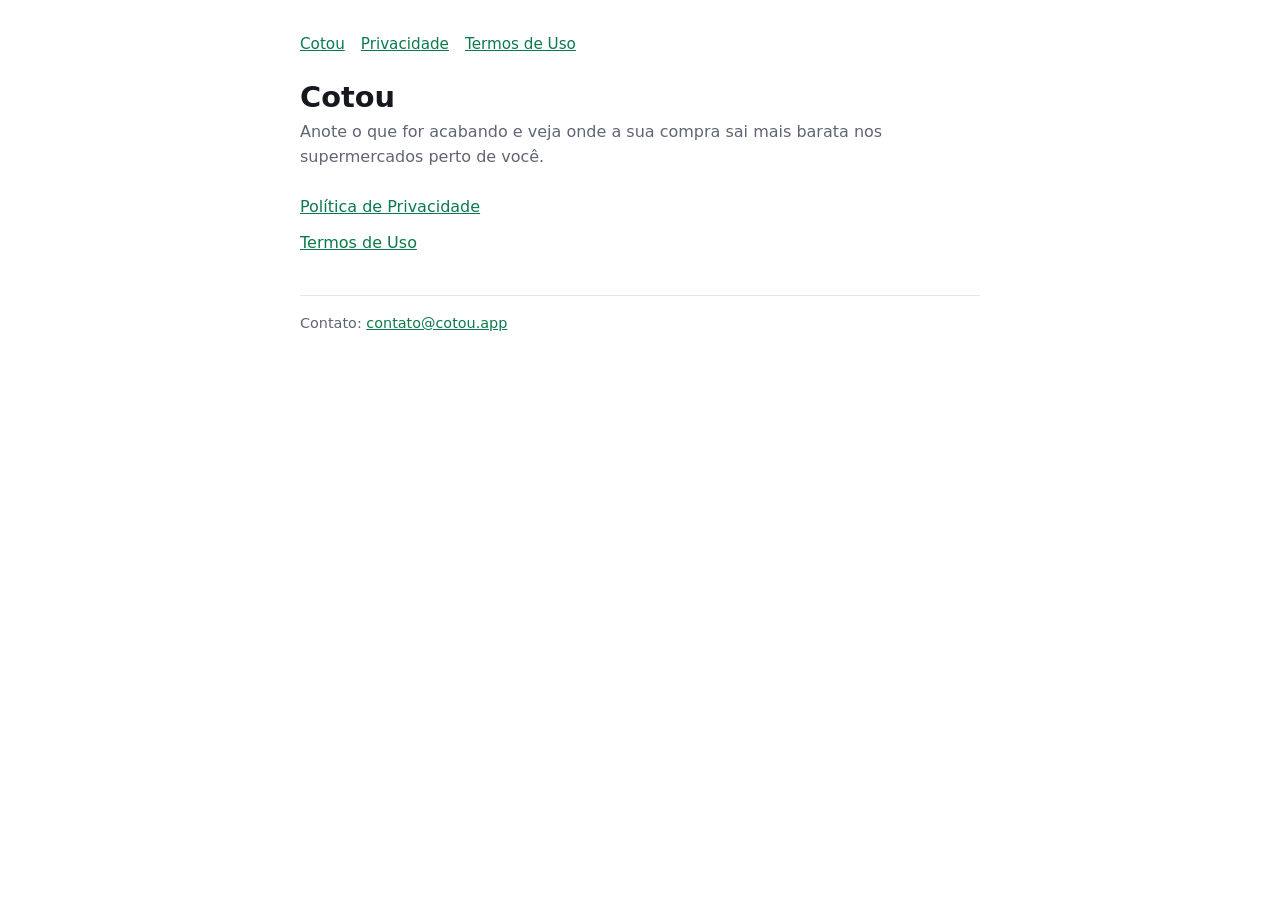
==== index.html @ d94dbb15 "Páginas públicas: início, privacidade e termos" ====
<!doctype html>
<html lang="pt-BR">
<head>
<meta charset="utf-8">
<meta name="viewport" content="width=device-width, initial-scale=1">
<title>Início · Cotou</title>
<style>
:root { --bg: #ffffff; --fg: #15181e; --muted: #5f6672; --line: #e3e6ea; --accent: #0b7a4b; color-scheme: light; }
@media (prefers-color-scheme: dark) { :root { --bg: #111417; --fg: #eef1f3; --muted: #a3abb6; --line: #2a3036; --accent: #4cc38a; color-scheme: dark; } }
* { box-sizing: border-box; }
body { margin: 0; background: var(--bg); color: var(--fg); font: 16px/1.6 system-ui, -apple-system, "Segoe UI", Roboto, sans-serif; }
main { max-width: 720px; margin: 0 auto; padding: 32px 20px 56px; }
h1 { font-size: 1.8rem; line-height: 1.2; margin: 0 0 4px; }
h2 { font-size: 1.1rem; margin: 28px 0 6px; }
p { margin: 0 0 10px; }
.sub { color: var(--muted); margin-bottom: 24px; }
a { color: var(--accent); }
nav { display: flex; gap: 16px; margin-bottom: 24px; font-size: .95rem; }
footer { margin-top: 40px; padding-top: 16px; border-top: 1px solid var(--line); color: var(--muted); font-size: .9rem; }</style>
</head>
<body><main>
<nav><a href="index.html">Cotou</a><a href="privacidade.html">Privacidade</a><a href="termos.html">Termos de Uso</a></nav>
<h1>Cotou</h1>
<p class="sub">Anote o que for acabando e veja onde a sua compra sai mais barata nos supermercados perto de você.</p>
<p><a href="privacidade.html">Política de Privacidade</a></p>
<p><a href="termos.html">Termos de Uso</a></p>
<footer>Contato: <a href="mailto:contato@cotou.app">contato@cotou.app</a></footer>
</main></body>
</html>
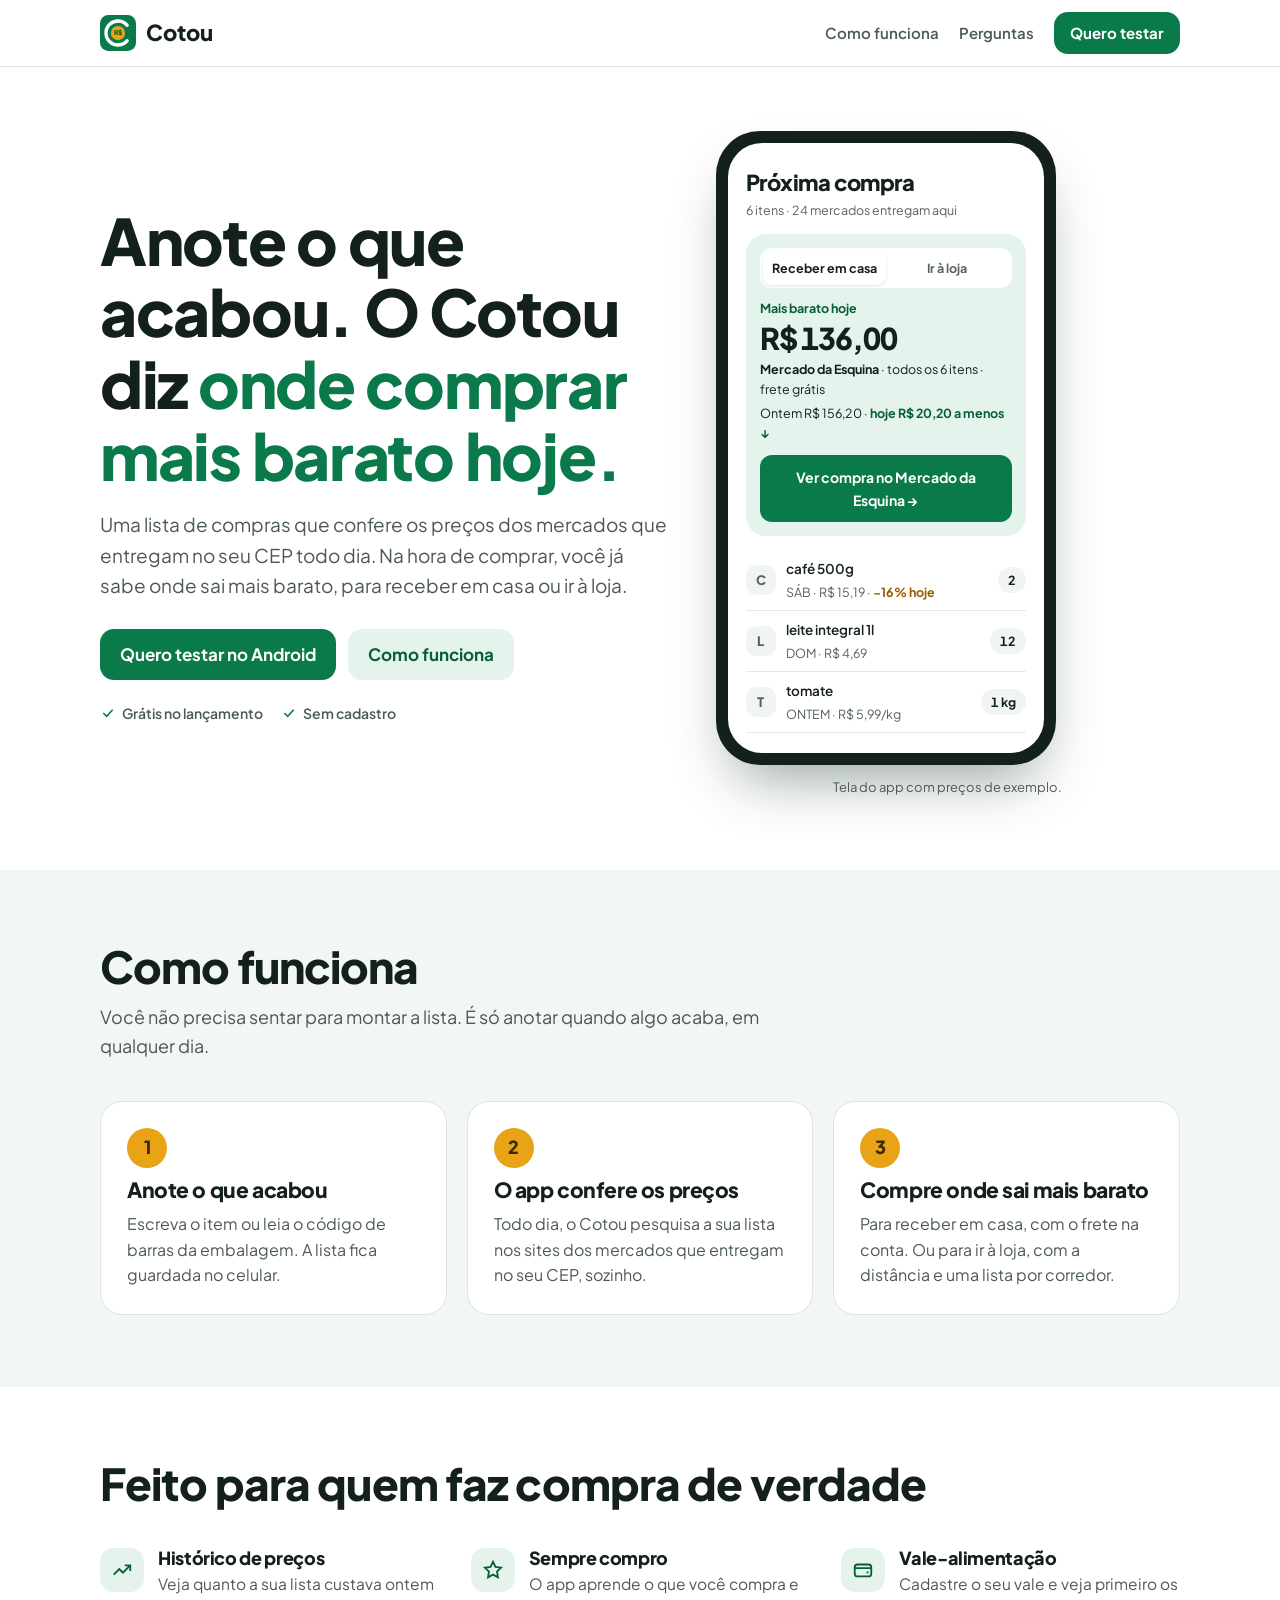
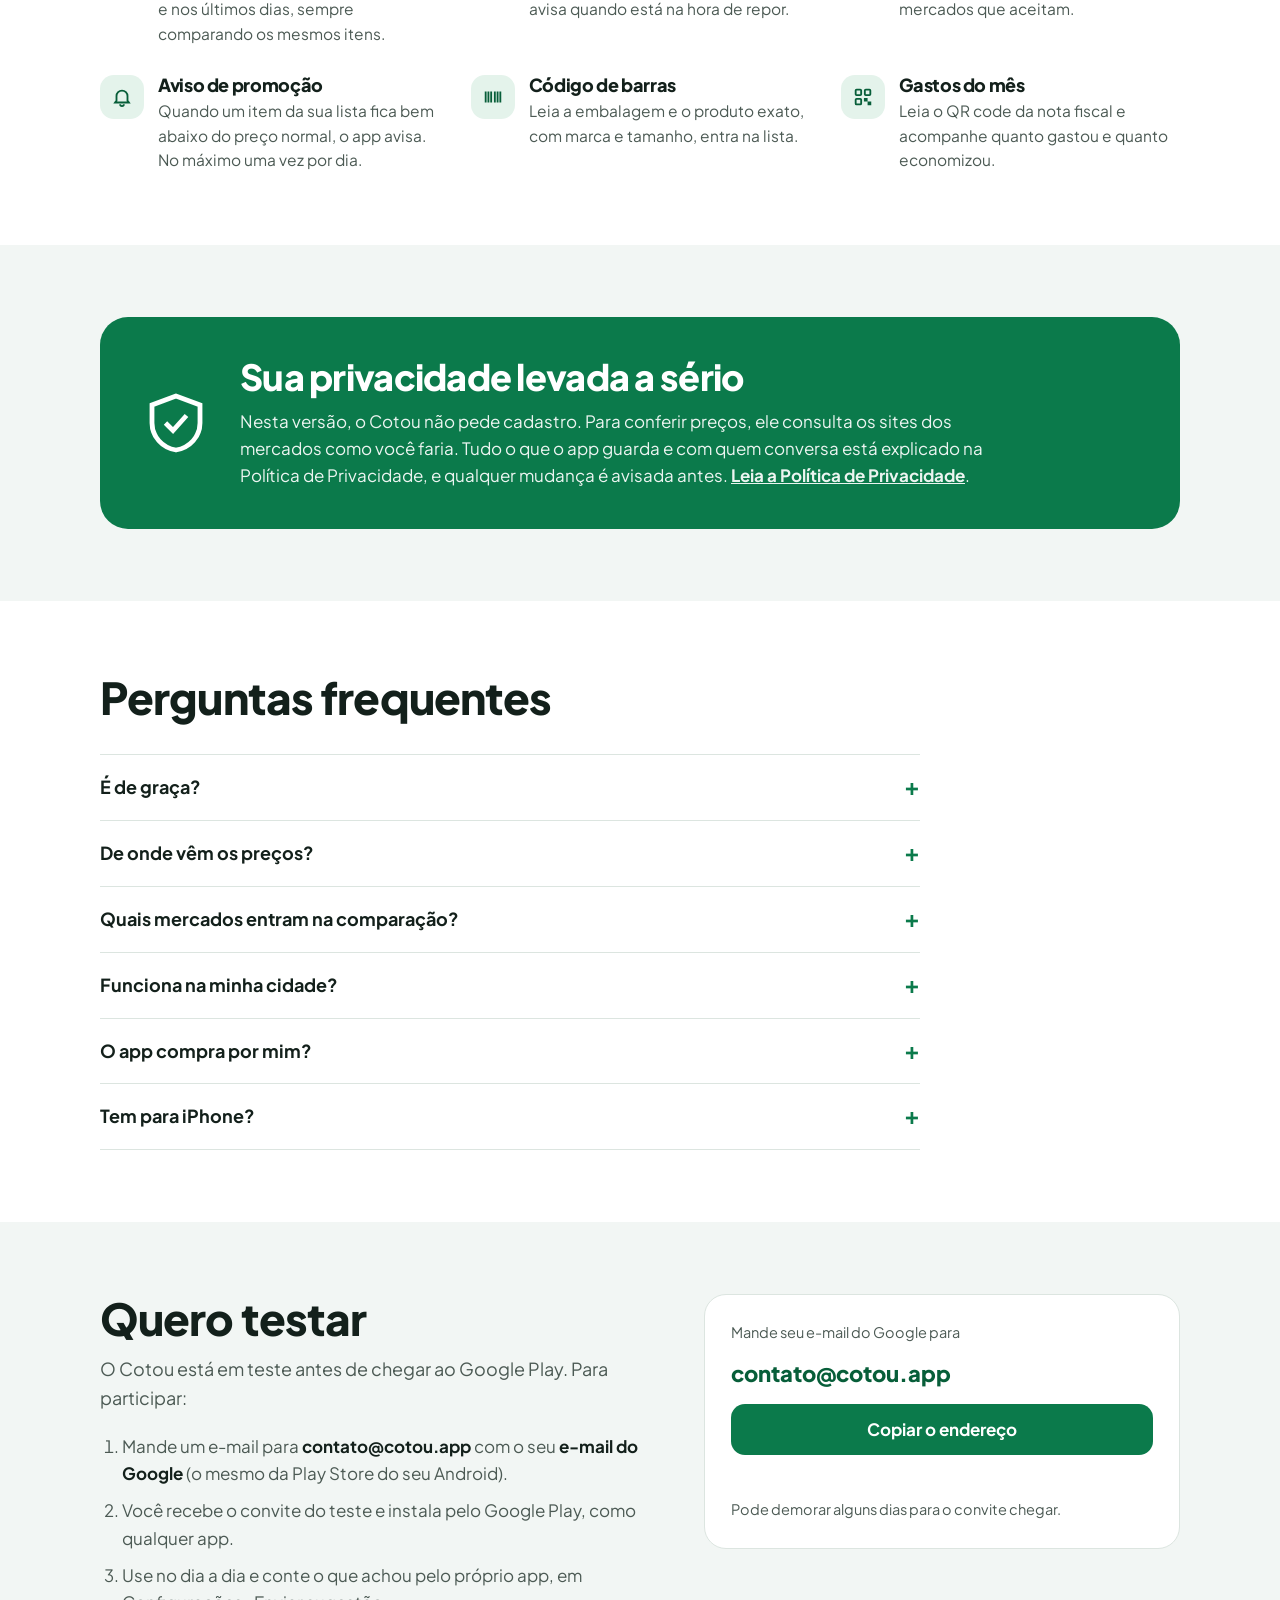
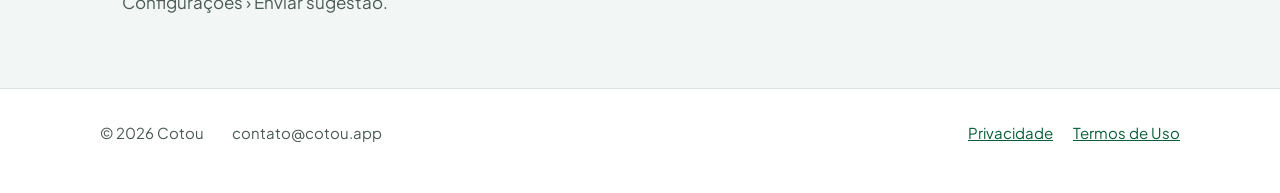
==== commit d721adcd: "Site do Cotou; Termos e Privacidade atualizados (nesta versão)" ====
--- a/index.html
+++ b/index.html
@@ -2,28 +2,315 @@
 <html lang="pt-BR">
 <head>
 <meta charset="utf-8">
-<meta name="viewport" content="width=device-width, initial-scale=1">
-<title>Início · Cotou</title>
+<meta name="viewport" content="width=device-width, initial-scale=1, viewport-fit=cover">
+<title>Cotou</title>
+<meta name="description" content="Anote o que acabou. O Cotou confere os preços todo dia e diz onde sua compra sai mais barata.">
+<link rel="preconnect" href="https://fonts.googleapis.com">
+<link rel="preconnect" href="https://fonts.gstatic.com" crossorigin>
+<link rel="stylesheet" href="https://fonts.googleapis.com/css2?family=Plus+Jakarta+Sans:wght@400;500;600;700;800&display=swap">
+<link rel="icon" href="favicon.png" type="image/png">
+<link rel="apple-touch-icon" href="icone-512.png">
+<meta property="og:title" content="Cotou">
+<meta property="og:description" content="Anote o que acabou. O Cotou confere os preços todo dia e diz onde sua compra sai mais barata.">
+<meta property="og:image" content="https://cotou.app/icone-512.png">
+<meta property="og:url" content="https://cotou.app/">
+<meta name="theme-color" content="#0B7A4B">
 <style>
-:root { --bg: #ffffff; --fg: #15181e; --muted: #5f6672; --line: #e3e6ea; --accent: #0b7a4b; color-scheme: light; }
-@media (prefers-color-scheme: dark) { :root { --bg: #111417; --fg: #eef1f3; --muted: #a3abb6; --line: #2a3036; --accent: #4cc38a; color-scheme: dark; } }
+/* Layout: uma coluna estreita no celular; no computador, a abertura vira duas colunas (texto + celular). */
+:root {
+  --bg: #FFFFFF;
+  --chao: #F2F6F4;      /* faixas alternadas */
+  --tinta: #13201B;     /* texto principal, verde quase preto */
+  --suave: #4C5A54;     /* texto secundário */
+  --linha: #DCE5E0;
+  --verde: #0B7A4B;     /* marca */
+  --verdeForte: #075E39;
+  --verdeClaro: #E4F3EB;
+  --moeda: #E8A317;     /* amarelo da moeda do ícone */
+  --sobreVerde: #FFFFFF;
+  --celular: #13201B;
+  --f: "Plus Jakarta Sans", ui-sans-serif, system-ui, -apple-system, "Segoe UI", sans-serif;
+}
+@media (prefers-color-scheme: dark) {
+  :root:not([data-theme="light"]) {
+    --bg: #0E1613; --chao: #141F1B; --tinta: #EAF2EE; --suave: #A9B8B1; --linha: #27342F;
+    --verde: #2FA36F; --verdeForte: #7FD3AA; --verdeClaro: #17302A; --moeda: #F0B43A; --sobreVerde: #06130D; --celular: #000000;
+    color-scheme: dark;
+  }
+}
+:root[data-theme="dark"] {
+  --bg: #0E1613; --chao: #141F1B; --tinta: #EAF2EE; --suave: #A9B8B1; --linha: #27342F;
+  --verde: #2FA36F; --verdeForte: #7FD3AA; --verdeClaro: #17302A; --moeda: #F0B43A; --sobreVerde: #06130D; --celular: #000000;
+  color-scheme: dark;
+}
 * { box-sizing: border-box; }
-body { margin: 0; background: var(--bg); color: var(--fg); font: 16px/1.6 system-ui, -apple-system, "Segoe UI", Roboto, sans-serif; }
-main { max-width: 720px; margin: 0 auto; padding: 32px 20px 56px; }
-h1 { font-size: 1.8rem; line-height: 1.2; margin: 0 0 4px; }
-h2 { font-size: 1.1rem; margin: 28px 0 6px; }
-p { margin: 0 0 10px; }
-.sub { color: var(--muted); margin-bottom: 24px; }
-a { color: var(--accent); }
-nav { display: flex; gap: 16px; margin-bottom: 24px; font-size: .95rem; }
-footer { margin-top: 40px; padding-top: 16px; border-top: 1px solid var(--line); color: var(--muted); font-size: .9rem; }</style>
+html, body { margin: 0; }
+img { max-width: 100%; }
+body { background: var(--bg); color: var(--tinta); font-family: var(--f); font-size: 17px; line-height: 1.6; -webkit-font-smoothing: antialiased; }
+a { color: var(--verdeForte); }
+a:focus-visible, button:focus-visible, summary:focus-visible { outline: 3px solid var(--moeda); outline-offset: 3px; border-radius: 6px; }
+.miolo { max-width: 1120px; margin: 0 auto; padding-inline: 20px; }
+h1, h2, h3 { line-height: 1.12; letter-spacing: -0.02em; text-wrap: balance; margin: 0; }
+p { margin: 0; }
+
+/* topo */
+.topo { position: sticky; top: env(safe-area-inset-top, 0px); z-index: 5; background: color-mix(in srgb, var(--bg) 92%, transparent); backdrop-filter: blur(8px); border-bottom: 1px solid var(--linha); }
+.topo .miolo { display: flex; align-items: center; gap: 16px; padding-block: 12px; }
+.marca { display: flex; align-items: center; gap: 10px; font-weight: 800; font-size: 22px; color: var(--tinta); text-decoration: none; }
+.marca svg { width: 36px; height: 36px; flex-shrink: 0; }
+.topo nav { margin-left: auto; display: flex; gap: 20px; align-items: center; font-size: 15px; font-weight: 600; }
+.topo nav a { color: var(--suave); text-decoration: none; }
+.topo nav a.botao { color: var(--sobreVerde); }
+@media (max-width: 640px) { .topo nav a:not(.botao) { display: none; } }
+.botao { display: inline-flex; align-items: center; justify-content: center; gap: 8px; background: var(--verde); color: var(--sobreVerde); font-weight: 700; text-decoration: none; border-radius: 14px; padding: 12px 20px; border: 0; font: inherit; font-weight: 700; cursor: pointer; }
+.botao:hover { background: var(--verdeForte); }
+.botao.leve { background: var(--verdeClaro); color: var(--verdeForte); }
+.topo .botao { padding: 9px 16px; font-size: 15px; }
+
+/* abertura */
+.abertura .miolo { display: grid; grid-template-columns: minmax(0, 1.1fr) minmax(0, 0.9fr); gap: 48px; align-items: center; padding-block: 64px 72px; }
+@media (max-width: 860px) { .abertura .miolo { grid-template-columns: minmax(0, 1fr); padding-block: 36px 48px; gap: 36px; } }
+.abertura h1 { font-size: clamp(38px, 6vw, 64px); font-weight: 800; }
+.abertura h1 em { font-style: normal; color: var(--verde); }
+.abertura .sub { margin-top: 18px; font-size: 19px; color: var(--suave); max-width: 34em; }
+.acoes { display: flex; flex-wrap: wrap; gap: 12px; margin-top: 28px; }
+.selos { display: flex; flex-wrap: wrap; gap: 8px 18px; margin-top: 22px; font-size: 14px; font-weight: 600; color: var(--suave); }
+.selos span { display: inline-flex; gap: 6px; align-items: center; }
+.selos svg { width: 16px; height: 16px; color: var(--verde); }
+
+/* celular de exemplo (feito em HTML, preços de exemplo) */
+.celular { justify-self: center; width: min(340px, 100%); background: var(--celular); border-radius: 44px; padding: 12px; box-shadow: 0 30px 60px -20px rgba(7, 40, 26, 0.45); }
+.tela { background: #FFFFFF; color: #13201B; border-radius: 34px; padding: 22px 18px 20px; display: flex; flex-direction: column; gap: 14px; font-size: 14px; }
+.tela .titulo { font-size: 22px; font-weight: 800; letter-spacing: -0.02em; }
+.tela .det { color: #56635D; font-size: 12.5px; }
+.cartao { background: #E4F3EB; border-radius: 20px; padding: 14px; display: flex; flex-direction: column; gap: 4px; }
+.segmento { display: grid; grid-template-columns: 1fr 1fr; background: #FFFFFF; border-radius: 12px; padding: 3px; font-size: 12.5px; font-weight: 700; text-align: center; margin-bottom: 6px; }
+.segmento span { padding: 7px 0; border-radius: 9px; color: #56635D; }
+.segmento span.on { background: #FFFFFF; color: #13201B; box-shadow: 0 1px 3px rgba(0,0,0,.12); }
+.cartao .rot { color: #075E39; font-weight: 700; font-size: 12.5px; }
+.cartao .valor { font-size: 30px; font-weight: 800; letter-spacing: -0.03em; font-variant-numeric: tabular-nums; line-height: 1.1; }
+.cartao .comp { font-size: 12.5px; }
+.cartao .comp b { color: #075E39; }
+.cartao .btn { background: #0B7A4B; color: #FFFFFF; border-radius: 12px; padding: 11px; text-align: center; font-weight: 700; margin-top: 8px; }
+.item { display: flex; align-items: center; gap: 10px; padding: 8px 0; border-bottom: 1px solid #E3EAE6; }
+.item .letra { width: 30px; height: 30px; border-radius: 10px; background: #F0F4F2; display: grid; place-items: center; font-weight: 800; color: #56635D; font-size: 13px; flex-shrink: 0; }
+.item .tx { flex: 1; min-width: 0; }
+.item .tx b { display: block; font-weight: 600; font-size: 13.5px; }
+.item .promo { color: #9A5A00; font-weight: 700; }
+.item .qtd { font-weight: 700; font-variant-numeric: tabular-nums; background: #F0F4F2; border-radius: 999px; padding: 3px 10px; font-size: 12.5px; }
+.legenda-exemplo { text-align: center; font-size: 13px; color: var(--suave); margin-top: 12px; }
+
+/* faixas */
+.faixa { padding-block: 72px; }
+.faixa.cor { background: var(--chao); }
+.faixa h2 { font-size: clamp(30px, 4.4vw, 44px); font-weight: 800; }
+.faixa .intro { margin-top: 12px; color: var(--suave); font-size: 18px; max-width: 40em; }
+
+.passos { list-style: none; padding: 0; margin: 40px 0 0; display: grid; grid-template-columns: repeat(3, minmax(0, 1fr)); gap: 20px; counter-reset: passo; }
+@media (max-width: 860px) { .passos { grid-template-columns: minmax(0, 1fr); } }
+.passos li { background: var(--bg); border: 1px solid var(--linha); border-radius: 22px; padding: 26px; display: flex; flex-direction: column; gap: 10px; counter-increment: passo; }
+.passos li::before { content: counter(passo); width: 40px; height: 40px; border-radius: 50%; background: var(--moeda); color: #3D2800; font-weight: 800; display: grid; place-items: center; font-size: 18px; }
+.passos h3 { font-size: 21px; font-weight: 800; }
+.passos p { color: var(--suave); font-size: 16px; }
+
+.recursos { margin-top: 40px; display: grid; grid-template-columns: repeat(3, minmax(0, 1fr)); gap: 28px 32px; }
+@media (max-width: 860px) { .recursos { grid-template-columns: repeat(2, minmax(0, 1fr)); } }
+@media (max-width: 520px) { .recursos { grid-template-columns: minmax(0, 1fr); } }
+.recurso { display: flex; gap: 14px; align-items: flex-start; }
+.recurso .ic { width: 44px; height: 44px; border-radius: 14px; background: var(--verdeClaro); color: var(--verdeForte); display: grid; place-items: center; flex-shrink: 0; }
+.recurso .ic svg { width: 22px; height: 22px; }
+.recurso h3 { font-size: 18px; font-weight: 800; }
+.recurso p { color: var(--suave); font-size: 15.5px; margin-top: 4px; }
+
+.privacidade { display: grid; grid-template-columns: auto minmax(0, 1fr); gap: 28px; align-items: center; background: var(--verde); color: var(--sobreVerde); border-radius: 28px; padding: 40px; }
+@media (max-width: 640px) { .privacidade { grid-template-columns: minmax(0, 1fr); padding: 28px; } }
+.privacidade svg { width: 72px; height: 72px; }
+.privacidade h2 { font-size: clamp(26px, 3.6vw, 36px); }
+.privacidade p { margin-top: 10px; font-size: 17px; opacity: 0.92; max-width: 44em; }
+.privacidade a { color: var(--sobreVerde); font-weight: 700; }
+
+.perguntas { margin-top: 32px; border-top: 1px solid var(--linha); max-width: 820px; }
+.perguntas details { border-bottom: 1px solid var(--linha); }
+.perguntas summary { cursor: pointer; list-style: none; padding: 18px 0; font-weight: 700; font-size: 18px; display: flex; justify-content: space-between; gap: 16px; }
+.perguntas summary::-webkit-details-marker { display: none; }
+.perguntas summary::after { content: "+"; color: var(--verde); font-size: 24px; line-height: 1; }
+.perguntas details[open] summary::after { content: "−"; }
+.perguntas details p { padding-bottom: 18px; color: var(--suave); max-width: 46em; }
+
+.testar { display: grid; grid-template-columns: minmax(0, 1.2fr) minmax(0, 1fr); gap: 32px; align-items: start; }
+@media (max-width: 860px) { .testar { grid-template-columns: minmax(0, 1fr); } }
+.testar ol { margin: 20px 0 0; padding-left: 22px; display: flex; flex-direction: column; gap: 10px; color: var(--suave); }
+.testar ol b { color: var(--tinta); }
+.caixa-email { background: var(--bg); border: 1px solid var(--linha); border-radius: 22px; padding: 26px; display: flex; flex-direction: column; gap: 12px; }
+.caixa-email .email { font-size: 22px; font-weight: 800; color: var(--verdeForte); word-break: break-all; user-select: all; }
+.caixa-email .det { color: var(--suave); font-size: 14.5px; }
+#copiado { font-size: 14px; font-weight: 700; color: var(--verdeForte); min-height: 1.4em; }
+
+.rodape { border-top: 1px solid var(--linha); padding-block: 32px 48px; font-size: 15px; color: var(--suave); }
+.rodape .miolo { display: flex; flex-wrap: wrap; gap: 12px 28px; align-items: center; }
+.rodape nav { display: flex; flex-wrap: wrap; gap: 8px 20px; margin-left: auto; }
+@media (prefers-reduced-motion: reduce) { * { scroll-behavior: auto !important; } }
+html { scroll-behavior: smooth; }
+section[id] { scroll-margin-top: 80px; }
+</style>
 </head>
-<body><main>
-<nav><a href="index.html">Cotou</a><a href="privacidade.html">Privacidade</a><a href="termos.html">Termos de Uso</a></nav>
-<h1>Cotou</h1>
-<p class="sub">Anote o que for acabando e veja onde a sua compra sai mais barata nos supermercados perto de você.</p>
-<p><a href="privacidade.html">Política de Privacidade</a></p>
-<p><a href="termos.html">Termos de Uso</a></p>
-<footer>Contato: <a href="mailto:contato@cotou.app">contato@cotou.app</a></footer>
-</main></body>
+<body>
+<header class="topo">
+  <div class="miolo">
+    <a class="marca" href="#inicio" aria-label="Cotou, início">
+      <svg viewBox="0 0 192 192" aria-hidden="true"><rect width="192" height="192" rx="44" fill="#0B7A4B"></rect><path d="M145 55 A64 64 0 1 0 145 137" stroke="#FFFFFF" stroke-width="18" stroke-linecap="round" fill="none"></path><circle cx="96" cy="96" r="38" fill="#E8A317"></circle><text x="96" y="108" text-anchor="middle" font-family="Plus Jakarta Sans, sans-serif" font-weight="800" font-size="35" fill="#075E39">R$</text></svg>
+      Cotou
+    </a>
+    <nav aria-label="Seções">
+      <a href="#como-funciona">Como funciona</a>
+      <a href="#perguntas">Perguntas</a>
+      <a class="botao" href="#testar">Quero testar</a>
+    </nav>
+  </div>
+</header>
+
+<main id="inicio">
+  <section class="abertura">
+    <div class="miolo">
+      <div>
+        <h1>Anote o que acabou. O Cotou diz <em>onde comprar mais barato hoje.</em></h1>
+        <p class="sub">Uma lista de compras que confere os preços dos mercados que entregam no seu CEP todo dia. Na hora de comprar, você já sabe onde sai mais barato, para receber em casa ou ir à loja.</p>
+        <div class="acoes">
+          <a class="botao" href="#testar">Quero testar no Android</a>
+          <a class="botao leve" href="#como-funciona">Como funciona</a>
+        </div>
+        <div class="selos">
+          <span><svg viewBox="0 0 24 24" fill="none" stroke="currentColor" stroke-width="2.4" aria-hidden="true"><path d="m5 12 5 5 9-10"/></svg>Grátis no lançamento</span>
+          <span><svg viewBox="0 0 24 24" fill="none" stroke="currentColor" stroke-width="2.4" aria-hidden="true"><path d="m5 12 5 5 9-10"/></svg>Sem cadastro</span>
+        </div>
+      </div>
+      <div>
+        <div class="celular" role="img" aria-label="Tela do app de exemplo: lista com 6 itens, mais barato hoje R$ 136,00, R$ 20,20 a menos que ontem">
+          <div class="tela" aria-hidden="true">
+            <div><div class="titulo">Próxima compra</div><div class="det">6 itens · 24 mercados entregam aqui</div></div>
+            <div class="cartao">
+              <div class="segmento"><span class="on">Receber em casa</span><span>Ir à loja</span></div>
+              <span class="rot">Mais barato hoje</span>
+              <span class="valor">R$ 136,00</span>
+              <span class="det" style="color:#13201B"><b>Mercado da Esquina</b> · todos os 6 itens · frete grátis</span>
+              <span class="comp">Ontem R$ 156,20 · <b>hoje R$ 20,20 a menos ↓</b></span>
+              <span class="btn">Ver compra no Mercado da Esquina →</span>
+            </div>
+            <div>
+              <div class="item"><span class="letra">C</span><span class="tx"><b>café 500g</b><span class="det">SÁB · R$ 15,19 · <span class="promo">−16% hoje</span></span></span><span class="qtd">2</span></div>
+              <div class="item"><span class="letra">L</span><span class="tx"><b>leite integral 1l</b><span class="det">DOM · R$ 4,69</span></span><span class="qtd">12</span></div>
+              <div class="item"><span class="letra">T</span><span class="tx"><b>tomate</b><span class="det">ONTEM · R$ 5,99/kg</span></span><span class="qtd">1 kg</span></div>
+            </div>
+          </div>
+        </div>
+        <p class="legenda-exemplo">Tela do app com preços de exemplo.</p>
+      </div>
+    </div>
+  </section>
+
+  <section class="faixa cor" id="como-funciona">
+    <div class="miolo">
+      <h2>Como funciona</h2>
+      <p class="intro">Você não precisa sentar para montar a lista. É só anotar quando algo acaba, em qualquer dia.</p>
+      <ol class="passos">
+        <li><h3>Anote o que acabou</h3><p>Escreva o item ou leia o código de barras da embalagem. A lista fica guardada no celular.</p></li>
+        <li><h3>O app confere os preços</h3><p>Todo dia, o Cotou pesquisa a sua lista nos sites dos mercados que entregam no seu CEP, sozinho.</p></li>
+        <li><h3>Compre onde sai mais barato</h3><p>Para receber em casa, com o frete na conta. Ou para ir à loja, com a distância e uma lista por corredor.</p></li>
+      </ol>
+    </div>
+  </section>
+
+  <section class="faixa">
+    <div class="miolo">
+      <h2>Feito para quem faz compra de verdade</h2>
+      <div class="recursos">
+        <div class="recurso"><span class="ic"><svg viewBox="0 0 24 24" fill="none" stroke="currentColor" stroke-width="2" aria-hidden="true"><path d="m3 17 6-6 4 4 8-8M15 7h6v6"/></svg></span><div><h3>Histórico de preços</h3><p>Veja quanto a sua lista custava ontem e nos últimos dias, sempre comparando os mesmos itens.</p></div></div>
+        <div class="recurso"><span class="ic"><svg viewBox="0 0 24 24" fill="none" stroke="currentColor" stroke-width="2" aria-hidden="true"><path d="m12 3 2.7 5.6 6.1.9-4.4 4.3 1 6.1L12 17l-5.4 2.9 1-6.1-4.4-4.3 6.1-.9z"/></svg></span><div><h3>Sempre compro</h3><p>O app aprende o que você compra e avisa quando está na hora de repor.</p></div></div>
+        <div class="recurso"><span class="ic"><svg viewBox="0 0 24 24" fill="none" stroke="currentColor" stroke-width="2" aria-hidden="true"><rect x="3" y="6" width="18" height="13" rx="3"/><path d="M3 10h18M16 14.5h2"/></svg></span><div><h3>Vale-alimentação</h3><p>Cadastre o seu vale e veja primeiro os mercados que aceitam.</p></div></div>
+        <div class="recurso"><span class="ic"><svg viewBox="0 0 24 24" fill="none" stroke="currentColor" stroke-width="2" aria-hidden="true"><path d="M6 16V11a6 6 0 1 1 12 0v5l1.5 2h-15zM10 20a2 2 0 0 0 4 0"/></svg></span><div><h3>Aviso de promoção</h3><p>Quando um item da sua lista fica bem abaixo do preço normal, o app avisa. No máximo uma vez por dia.</p></div></div>
+        <div class="recurso"><span class="ic"><svg viewBox="0 0 24 24" fill="none" stroke="currentColor" stroke-width="2" aria-hidden="true"><path d="M4 6v12M7 6v12M10 6v12M14 6v12M17 6v12M20 6v12"/></svg></span><div><h3>Código de barras</h3><p>Leia a embalagem e o produto exato, com marca e tamanho, entra na lista.</p></div></div>
+        <div class="recurso"><span class="ic"><svg viewBox="0 0 24 24" fill="none" stroke="currentColor" stroke-width="2" aria-hidden="true"><rect x="4" y="4" width="6" height="6" rx="1"/><rect x="14" y="4" width="6" height="6" rx="1"/><rect x="4" y="14" width="6" height="6" rx="1"/><path d="M14 14h2v2h-2zM18 18h2v2h-2z"/></svg></span><div><h3>Gastos do mês</h3><p>Leia o QR code da nota fiscal e acompanhe quanto gastou e quanto economizou.</p></div></div>
+      </div>
+    </div>
+  </section>
+
+  <section class="faixa cor">
+    <div class="miolo">
+      <div class="privacidade">
+        <svg viewBox="0 0 24 24" fill="none" stroke="currentColor" stroke-width="1.6" aria-hidden="true"><path d="M12 3 4 6v6c0 4.5 3.4 8.3 8 9 4.6-.7 8-4.5 8-9V6z"/><path d="m8.5 12 2.5 2.5 4.5-5"/></svg>
+        <div>
+          <h2>Sua privacidade levada a sério</h2>
+          <p>Nesta versão, o Cotou não pede cadastro. Para conferir preços, ele consulta os sites dos mercados como você faria. Tudo o que o app guarda e com quem conversa está explicado na Política de Privacidade, e qualquer mudança é avisada antes. <a href="https://cotou.app/privacidade.html">Leia a Política de Privacidade</a>.</p>
+        </div>
+      </div>
+    </div>
+  </section>
+
+  <section class="faixa" id="perguntas">
+    <div class="miolo">
+      <h2>Perguntas frequentes</h2>
+      <div class="perguntas">
+        <details><summary>É de graça?</summary><p>Sim, nesta fase de lançamento o Cotou é gratuito e não pede cadastro. Se no futuro surgirem recursos pagos ou que precisem de conta, você vai ser avisado com antecedência pelo próprio app.</p></details>
+        <details><summary>De onde vêm os preços?</summary><p>Dos sites dos mercados que entregam no seu CEP, no momento da consulta. Os preços podem mudar ao longo do dia e, na loja física, podem ser diferentes dos do site.</p></details>
+        <details><summary>Quais mercados entram na comparação?</summary><p>As redes e os mercados do bairro que vendem pela internet e entregam no seu CEP. Você escolhe quais quer usar nas configurações.</p></details>
+        <details><summary>Funciona na minha cidade?</summary><p>Funciona em todo o Brasil onde houver mercados que vendem pela internet e entregam no seu CEP. Hoje são 28 redes de supermercado e cerca de 185 mercados de bairro em 18 estados, com mais opções nas capitais e grandes cidades. É só informar o seu CEP para ver quantos mercados entregam aí.</p></details>
+        <details><summary>O app compra por mim?</summary><p>Não. O Cotou compara. A compra é feita direto com o mercado, no site ou na loja, como você já faz.</p></details>
+        <details><summary>Tem para iPhone?</summary><p>Por enquanto, só para Android.</p></details>
+      </div>
+    </div>
+  </section>
+
+  <section class="faixa cor" id="testar">
+    <div class="miolo testar">
+      <div>
+        <h2>Quero testar</h2>
+        <p class="intro">O Cotou está em teste antes de chegar ao Google Play. Para participar:</p>
+        <ol>
+          <li>Mande um e-mail para <b>contato@cotou.app</b> com o seu <b>e-mail do Google</b> (o mesmo da Play Store do seu Android).</li>
+          <li>Você recebe o convite do teste e instala pelo Google Play, como qualquer app.</li>
+          <li>Use no dia a dia e conte o que achou pelo próprio app, em Configurações › Enviar sugestão.</li>
+        </ol>
+      </div>
+      <div class="caixa-email">
+        <span class="det">Mande seu e-mail do Google para</span>
+        <span class="email" id="emailTeste">contato@cotou.app</span>
+        <button class="botao" type="button" id="copiar">Copiar o endereço</button>
+        <span id="copiado" role="status"></span>
+        <span class="det">Pode demorar alguns dias para o convite chegar.</span>
+      </div>
+    </div>
+  </section>
+</main>
+
+<footer class="rodape">
+  <div class="miolo">
+    <span>© 2026 Cotou</span>
+    <span>contato@cotou.app</span>
+    <nav aria-label="Documentos">
+      <a href="https://cotou.app/privacidade.html">Privacidade</a>
+      <a href="https://cotou.app/termos.html">Termos de Uso</a>
+    </nav>
+  </div>
+</footer>
+
+<script>
+document.getElementById("copiar").addEventListener("click", () => {
+  const aviso = document.getElementById("copiado");
+  const email = document.getElementById("emailTeste");
+  const selecionar = () => {
+    const r = document.createRange();
+    r.selectNodeContents(email);
+    const s = window.getSelection();
+    s.removeAllRanges();
+    s.addRange(r);
+    aviso.textContent = "Endereço selecionado. Copie com o menu do celular.";
+  };
+  try {
+    navigator.clipboard.writeText("contato@cotou.app").then(() => { aviso.textContent = "Endereço copiado."; }, selecionar);
+  } catch (e) {
+    selecionar();
+  }
+});
+</script>
+</body>
 </html>
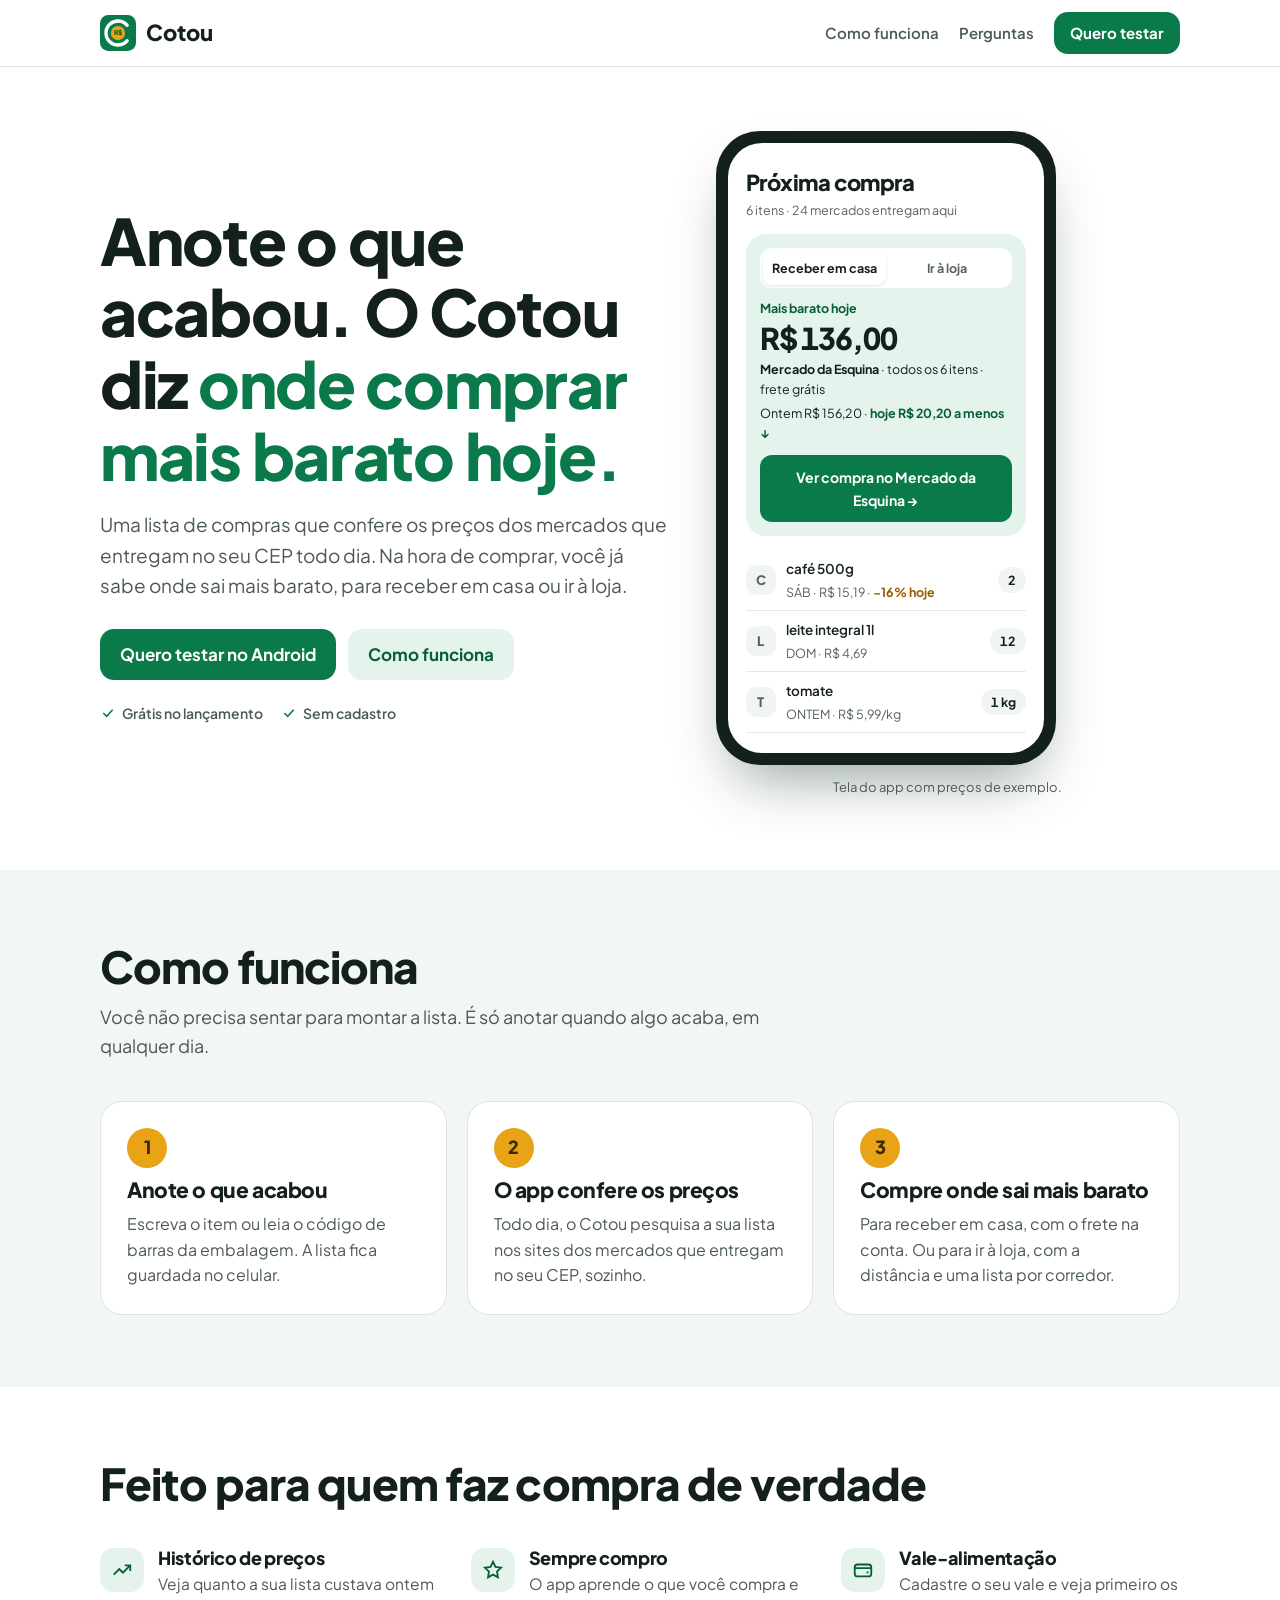
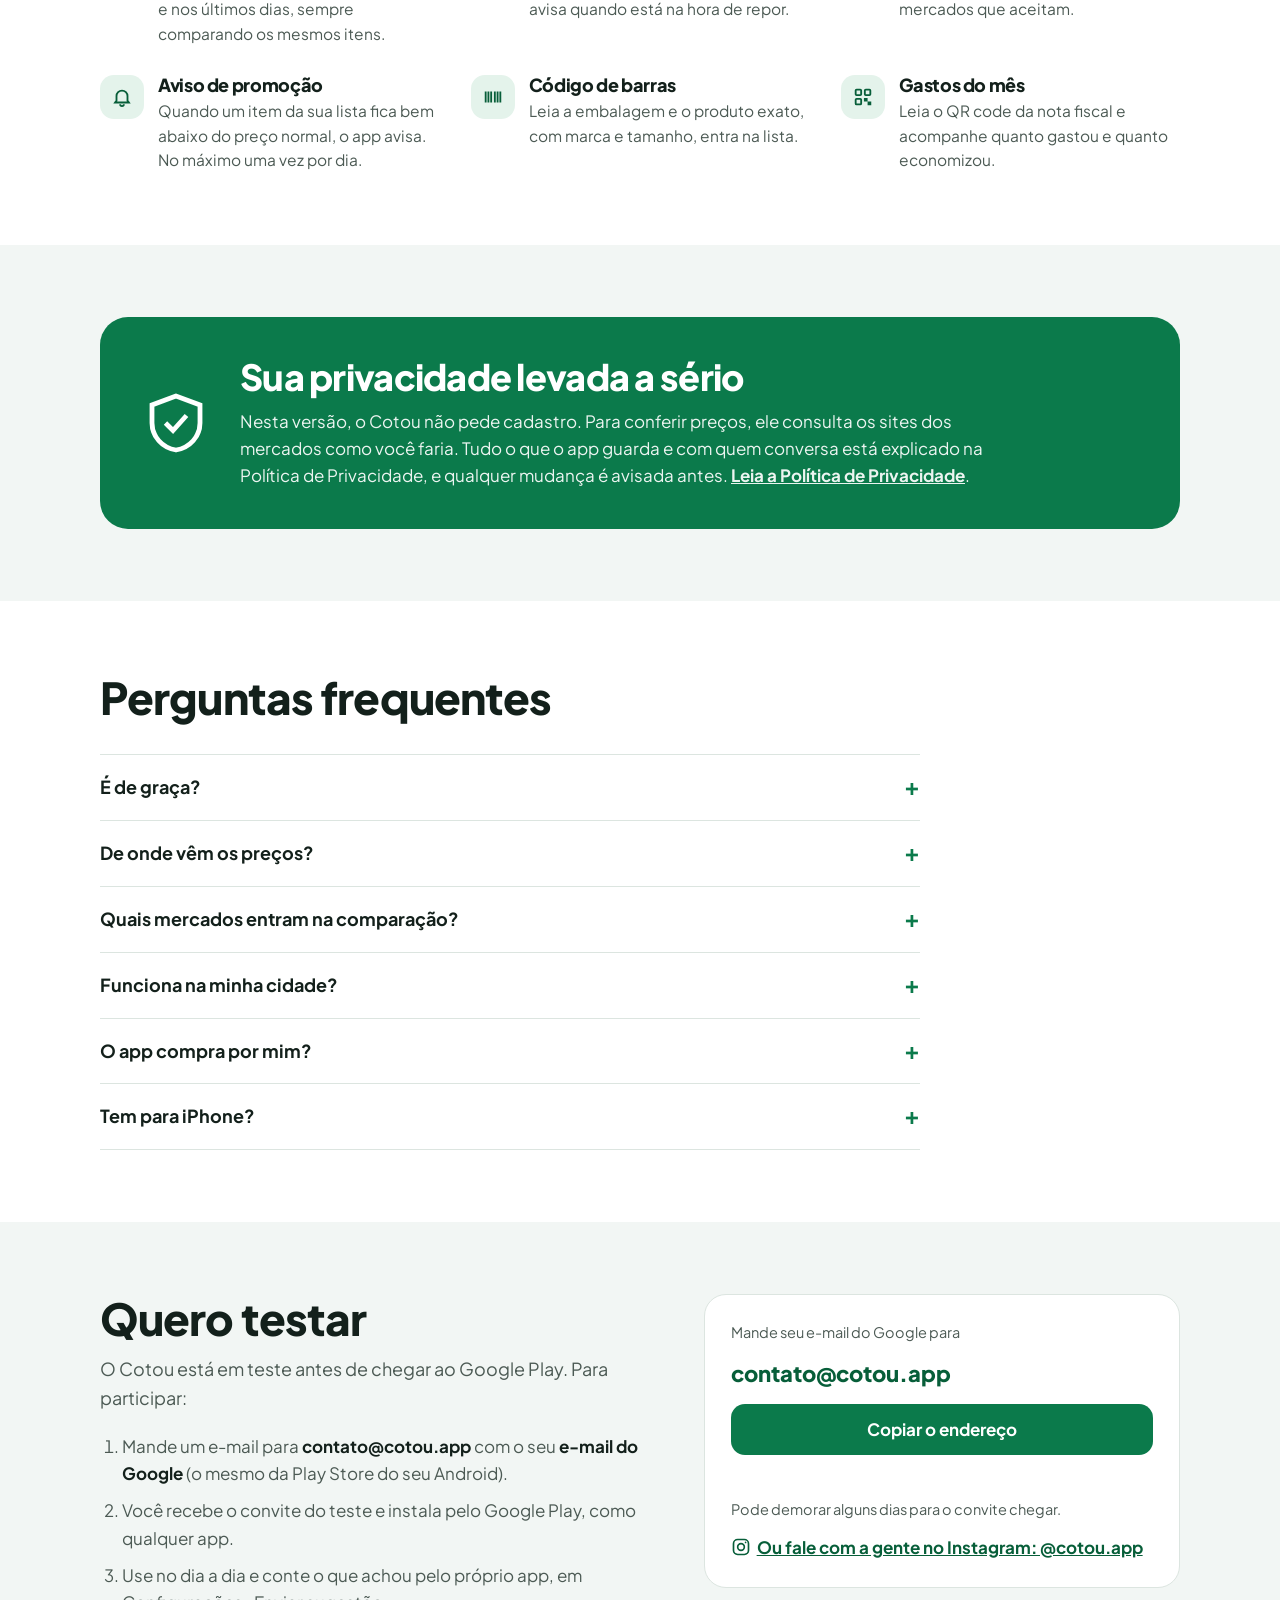
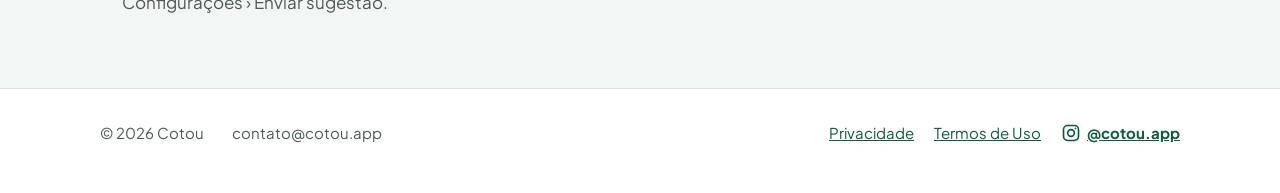
==== commit 9c04f27b: "Link do Instagram @cotou.app no site" ====
--- a/index.html
+++ b/index.html
@@ -144,6 +144,7 @@
 .caixa-email { background: var(--bg); border: 1px solid var(--linha); border-radius: 22px; padding: 26px; display: flex; flex-direction: column; gap: 12px; }
 .caixa-email .email { font-size: 22px; font-weight: 800; color: var(--verdeForte); word-break: break-all; user-select: all; }
 .caixa-email .det { color: var(--suave); font-size: 14.5px; }
+.insta { display: inline-flex; align-items: center; gap: 6px; font-weight: 700; }
 #copiado { font-size: 14px; font-weight: 700; color: var(--verdeForte); min-height: 1.4em; }
 
 .rodape { border-top: 1px solid var(--linha); padding-block: 32px 48px; font-size: 15px; color: var(--suave); }
@@ -277,6 +278,7 @@
         <button class="botao" type="button" id="copiar">Copiar o endereço</button>
         <span id="copiado" role="status"></span>
         <span class="det">Pode demorar alguns dias para o convite chegar.</span>
+        <a class="insta" href="https://www.instagram.com/cotou.app/"><svg viewBox="0 0 24 24" width="20" height="20" fill="none" stroke="currentColor" stroke-width="2" aria-hidden="true"><rect x="3" y="3" width="18" height="18" rx="5"/><circle cx="12" cy="12" r="4"/><circle cx="17.5" cy="6.5" r="1" fill="currentColor" stroke="none"/></svg>Ou fale com a gente no Instagram: @cotou.app</a>
       </div>
     </div>
   </section>
@@ -289,6 +291,7 @@
     <nav aria-label="Documentos">
       <a href="https://cotou.app/privacidade.html">Privacidade</a>
       <a href="https://cotou.app/termos.html">Termos de Uso</a>
+      <a class="insta" href="https://www.instagram.com/cotou.app/" aria-label="Cotou no Instagram, @cotou.app"><svg viewBox="0 0 24 24" width="20" height="20" fill="none" stroke="currentColor" stroke-width="2" aria-hidden="true"><rect x="3" y="3" width="18" height="18" rx="5"/><circle cx="12" cy="12" r="4"/><circle cx="17.5" cy="6.5" r="1" fill="currentColor" stroke="none"/></svg>@cotou.app</a>
     </nav>
   </div>
 </footer>
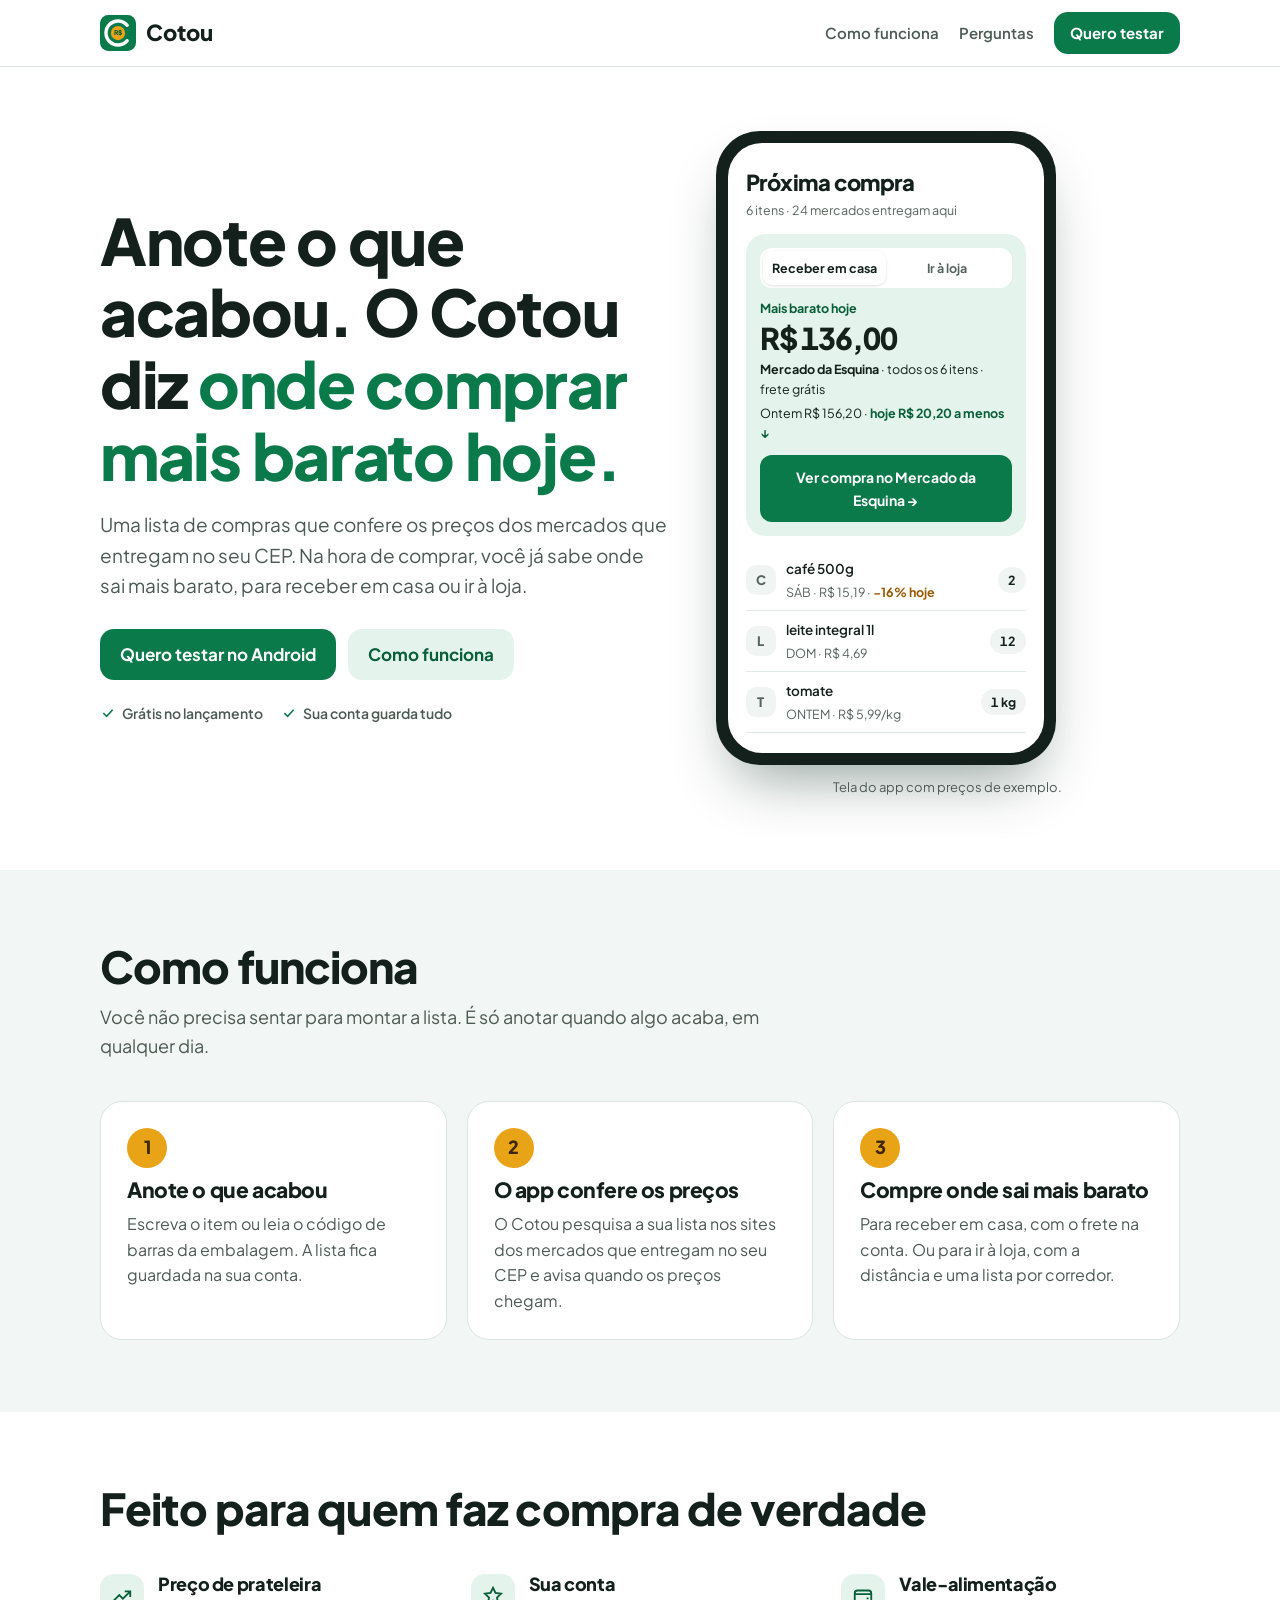
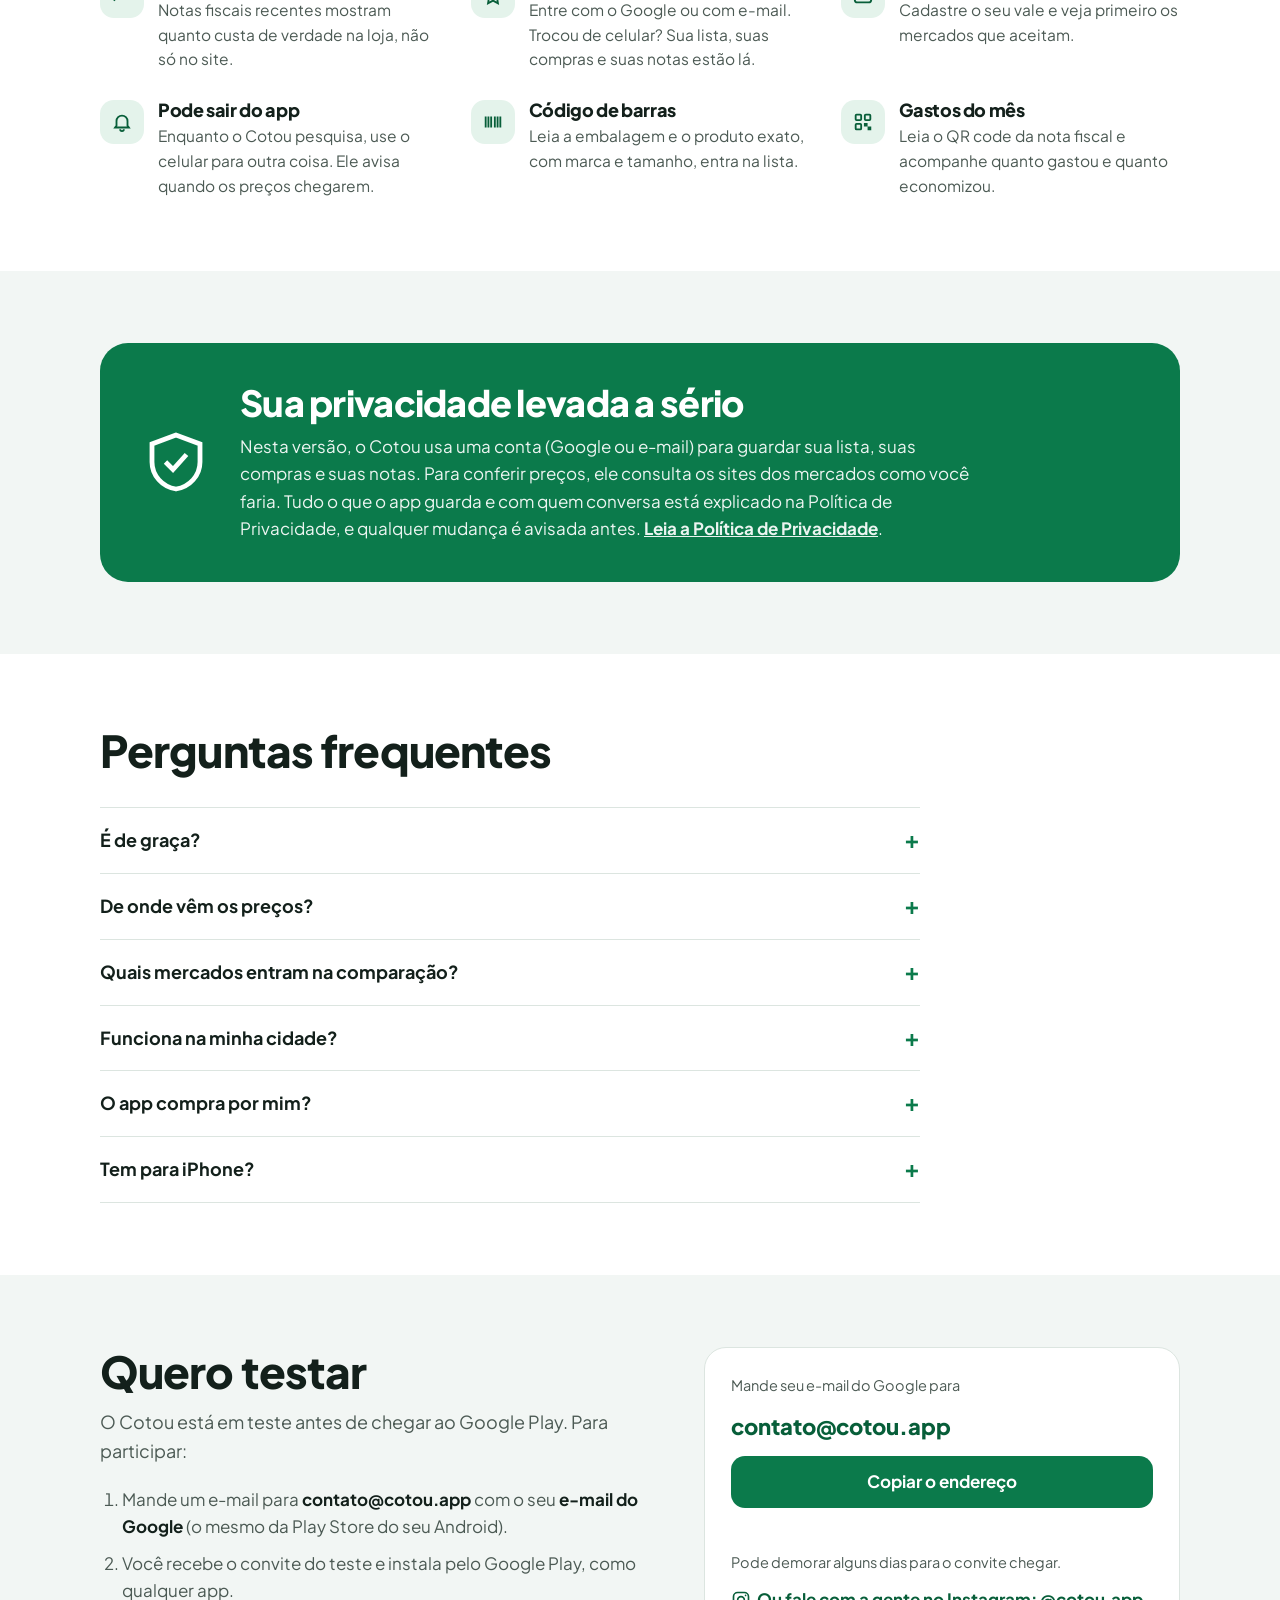
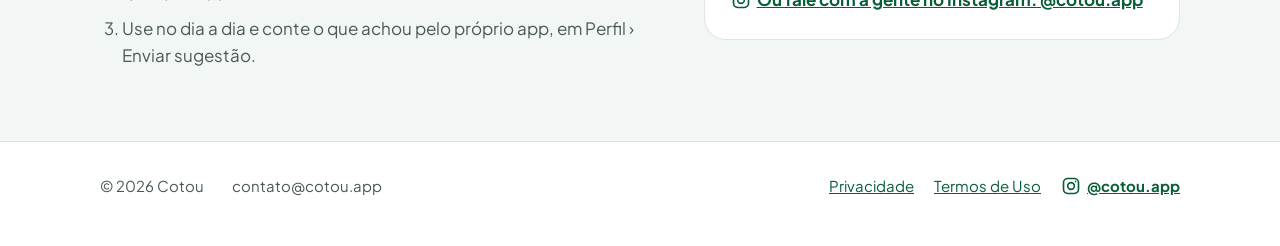
==== commit e03cfac0: "Página inicial: Cotou 3 com conta (sem "sem cadastro"), preço de prateleira e aviso quando os preços" ====
--- a/index.html
+++ b/index.html
@@ -175,14 +175,14 @@
     <div class="miolo">
       <div>
         <h1>Anote o que acabou. O Cotou diz <em>onde comprar mais barato hoje.</em></h1>
-        <p class="sub">Uma lista de compras que confere os preços dos mercados que entregam no seu CEP todo dia. Na hora de comprar, você já sabe onde sai mais barato, para receber em casa ou ir à loja.</p>
+        <p class="sub">Uma lista de compras que confere os preços dos mercados que entregam no seu CEP. Na hora de comprar, você já sabe onde sai mais barato, para receber em casa ou ir à loja.</p>
         <div class="acoes">
           <a class="botao" href="#testar">Quero testar no Android</a>
           <a class="botao leve" href="#como-funciona">Como funciona</a>
         </div>
         <div class="selos">
           <span><svg viewBox="0 0 24 24" fill="none" stroke="currentColor" stroke-width="2.4" aria-hidden="true"><path d="m5 12 5 5 9-10"/></svg>Grátis no lançamento</span>
-          <span><svg viewBox="0 0 24 24" fill="none" stroke="currentColor" stroke-width="2.4" aria-hidden="true"><path d="m5 12 5 5 9-10"/></svg>Sem cadastro</span>
+          <span><svg viewBox="0 0 24 24" fill="none" stroke="currentColor" stroke-width="2.4" aria-hidden="true"><path d="m5 12 5 5 9-10"/></svg>Sua conta guarda tudo</span>
         </div>
       </div>
       <div>
@@ -214,8 +214,8 @@
       <h2>Como funciona</h2>
       <p class="intro">Você não precisa sentar para montar a lista. É só anotar quando algo acaba, em qualquer dia.</p>
       <ol class="passos">
-        <li><h3>Anote o que acabou</h3><p>Escreva o item ou leia o código de barras da embalagem. A lista fica guardada no celular.</p></li>
-        <li><h3>O app confere os preços</h3><p>Todo dia, o Cotou pesquisa a sua lista nos sites dos mercados que entregam no seu CEP, sozinho.</p></li>
+        <li><h3>Anote o que acabou</h3><p>Escreva o item ou leia o código de barras da embalagem. A lista fica guardada na sua conta.</p></li>
+        <li><h3>O app confere os preços</h3><p>O Cotou pesquisa a sua lista nos sites dos mercados que entregam no seu CEP e avisa quando os preços chegam.</p></li>
         <li><h3>Compre onde sai mais barato</h3><p>Para receber em casa, com o frete na conta. Ou para ir à loja, com a distância e uma lista por corredor.</p></li>
       </ol>
     </div>
@@ -225,10 +225,10 @@
     <div class="miolo">
       <h2>Feito para quem faz compra de verdade</h2>
       <div class="recursos">
-        <div class="recurso"><span class="ic"><svg viewBox="0 0 24 24" fill="none" stroke="currentColor" stroke-width="2" aria-hidden="true"><path d="m3 17 6-6 4 4 8-8M15 7h6v6"/></svg></span><div><h3>Histórico de preços</h3><p>Veja quanto a sua lista custava ontem e nos últimos dias, sempre comparando os mesmos itens.</p></div></div>
-        <div class="recurso"><span class="ic"><svg viewBox="0 0 24 24" fill="none" stroke="currentColor" stroke-width="2" aria-hidden="true"><path d="m12 3 2.7 5.6 6.1.9-4.4 4.3 1 6.1L12 17l-5.4 2.9 1-6.1-4.4-4.3 6.1-.9z"/></svg></span><div><h3>Sempre compro</h3><p>O app aprende o que você compra e avisa quando está na hora de repor.</p></div></div>
+        <div class="recurso"><span class="ic"><svg viewBox="0 0 24 24" fill="none" stroke="currentColor" stroke-width="2" aria-hidden="true"><path d="m3 17 6-6 4 4 8-8M15 7h6v6"/></svg></span><div><h3>Preço de prateleira</h3><p>Notas fiscais recentes mostram quanto custa de verdade na loja, não só no site.</p></div></div>
+        <div class="recurso"><span class="ic"><svg viewBox="0 0 24 24" fill="none" stroke="currentColor" stroke-width="2" aria-hidden="true"><path d="m12 3 2.7 5.6 6.1.9-4.4 4.3 1 6.1L12 17l-5.4 2.9 1-6.1-4.4-4.3 6.1-.9z"/></svg></span><div><h3>Sua conta</h3><p>Entre com o Google ou com e-mail. Trocou de celular? Sua lista, suas compras e suas notas estão lá.</p></div></div>
         <div class="recurso"><span class="ic"><svg viewBox="0 0 24 24" fill="none" stroke="currentColor" stroke-width="2" aria-hidden="true"><rect x="3" y="6" width="18" height="13" rx="3"/><path d="M3 10h18M16 14.5h2"/></svg></span><div><h3>Vale-alimentação</h3><p>Cadastre o seu vale e veja primeiro os mercados que aceitam.</p></div></div>
-        <div class="recurso"><span class="ic"><svg viewBox="0 0 24 24" fill="none" stroke="currentColor" stroke-width="2" aria-hidden="true"><path d="M6 16V11a6 6 0 1 1 12 0v5l1.5 2h-15zM10 20a2 2 0 0 0 4 0"/></svg></span><div><h3>Aviso de promoção</h3><p>Quando um item da sua lista fica bem abaixo do preço normal, o app avisa. No máximo uma vez por dia.</p></div></div>
+        <div class="recurso"><span class="ic"><svg viewBox="0 0 24 24" fill="none" stroke="currentColor" stroke-width="2" aria-hidden="true"><path d="M6 16V11a6 6 0 1 1 12 0v5l1.5 2h-15zM10 20a2 2 0 0 0 4 0"/></svg></span><div><h3>Pode sair do app</h3><p>Enquanto o Cotou pesquisa, use o celular para outra coisa. Ele avisa quando os preços chegarem.</p></div></div>
         <div class="recurso"><span class="ic"><svg viewBox="0 0 24 24" fill="none" stroke="currentColor" stroke-width="2" aria-hidden="true"><path d="M4 6v12M7 6v12M10 6v12M14 6v12M17 6v12M20 6v12"/></svg></span><div><h3>Código de barras</h3><p>Leia a embalagem e o produto exato, com marca e tamanho, entra na lista.</p></div></div>
         <div class="recurso"><span class="ic"><svg viewBox="0 0 24 24" fill="none" stroke="currentColor" stroke-width="2" aria-hidden="true"><rect x="4" y="4" width="6" height="6" rx="1"/><rect x="14" y="4" width="6" height="6" rx="1"/><rect x="4" y="14" width="6" height="6" rx="1"/><path d="M14 14h2v2h-2zM18 18h2v2h-2z"/></svg></span><div><h3>Gastos do mês</h3><p>Leia o QR code da nota fiscal e acompanhe quanto gastou e quanto economizou.</p></div></div>
       </div>
@@ -241,7 +241,7 @@
         <svg viewBox="0 0 24 24" fill="none" stroke="currentColor" stroke-width="1.6" aria-hidden="true"><path d="M12 3 4 6v6c0 4.5 3.4 8.3 8 9 4.6-.7 8-4.5 8-9V6z"/><path d="m8.5 12 2.5 2.5 4.5-5"/></svg>
         <div>
           <h2>Sua privacidade levada a sério</h2>
-          <p>Nesta versão, o Cotou não pede cadastro. Para conferir preços, ele consulta os sites dos mercados como você faria. Tudo o que o app guarda e com quem conversa está explicado na Política de Privacidade, e qualquer mudança é avisada antes. <a href="https://cotou.app/privacidade.html">Leia a Política de Privacidade</a>.</p>
+          <p>Nesta versão, o Cotou usa uma conta (Google ou e-mail) para guardar sua lista, suas compras e suas notas. Para conferir preços, ele consulta os sites dos mercados como você faria. Tudo o que o app guarda e com quem conversa está explicado na Política de Privacidade, e qualquer mudança é avisada antes. <a href="https://cotou.app/privacidade.html">Leia a Política de Privacidade</a>.</p>
         </div>
       </div>
     </div>
@@ -251,7 +251,7 @@
     <div class="miolo">
       <h2>Perguntas frequentes</h2>
       <div class="perguntas">
-        <details><summary>É de graça?</summary><p>Sim, nesta fase de lançamento o Cotou é gratuito e não pede cadastro. Se no futuro surgirem recursos pagos ou que precisem de conta, você vai ser avisado com antecedência pelo próprio app.</p></details>
+        <details><summary>É de graça?</summary><p>Sim, nesta versão o Cotou é gratuito. Se no futuro surgirem recursos pagos, você vai ser avisado com antecedência pelo próprio app.</p></details>
         <details><summary>De onde vêm os preços?</summary><p>Dos sites dos mercados que entregam no seu CEP, no momento da consulta. Os preços podem mudar ao longo do dia e, na loja física, podem ser diferentes dos do site.</p></details>
         <details><summary>Quais mercados entram na comparação?</summary><p>As redes e os mercados do bairro que vendem pela internet e entregam no seu CEP. Você escolhe quais quer usar nas configurações.</p></details>
         <details><summary>Funciona na minha cidade?</summary><p>Funciona em todo o Brasil onde houver mercados que vendem pela internet e entregam no seu CEP. Hoje são 28 redes de supermercado e cerca de 185 mercados de bairro em 18 estados, com mais opções nas capitais e grandes cidades. É só informar o seu CEP para ver quantos mercados entregam aí.</p></details>
@@ -269,7 +269,7 @@
         <ol>
           <li>Mande um e-mail para <b>contato@cotou.app</b> com o seu <b>e-mail do Google</b> (o mesmo da Play Store do seu Android).</li>
           <li>Você recebe o convite do teste e instala pelo Google Play, como qualquer app.</li>
-          <li>Use no dia a dia e conte o que achou pelo próprio app, em Configurações › Enviar sugestão.</li>
+          <li>Use no dia a dia e conte o que achou pelo próprio app, em Perfil › Enviar sugestão.</li>
         </ol>
       </div>
       <div class="caixa-email">
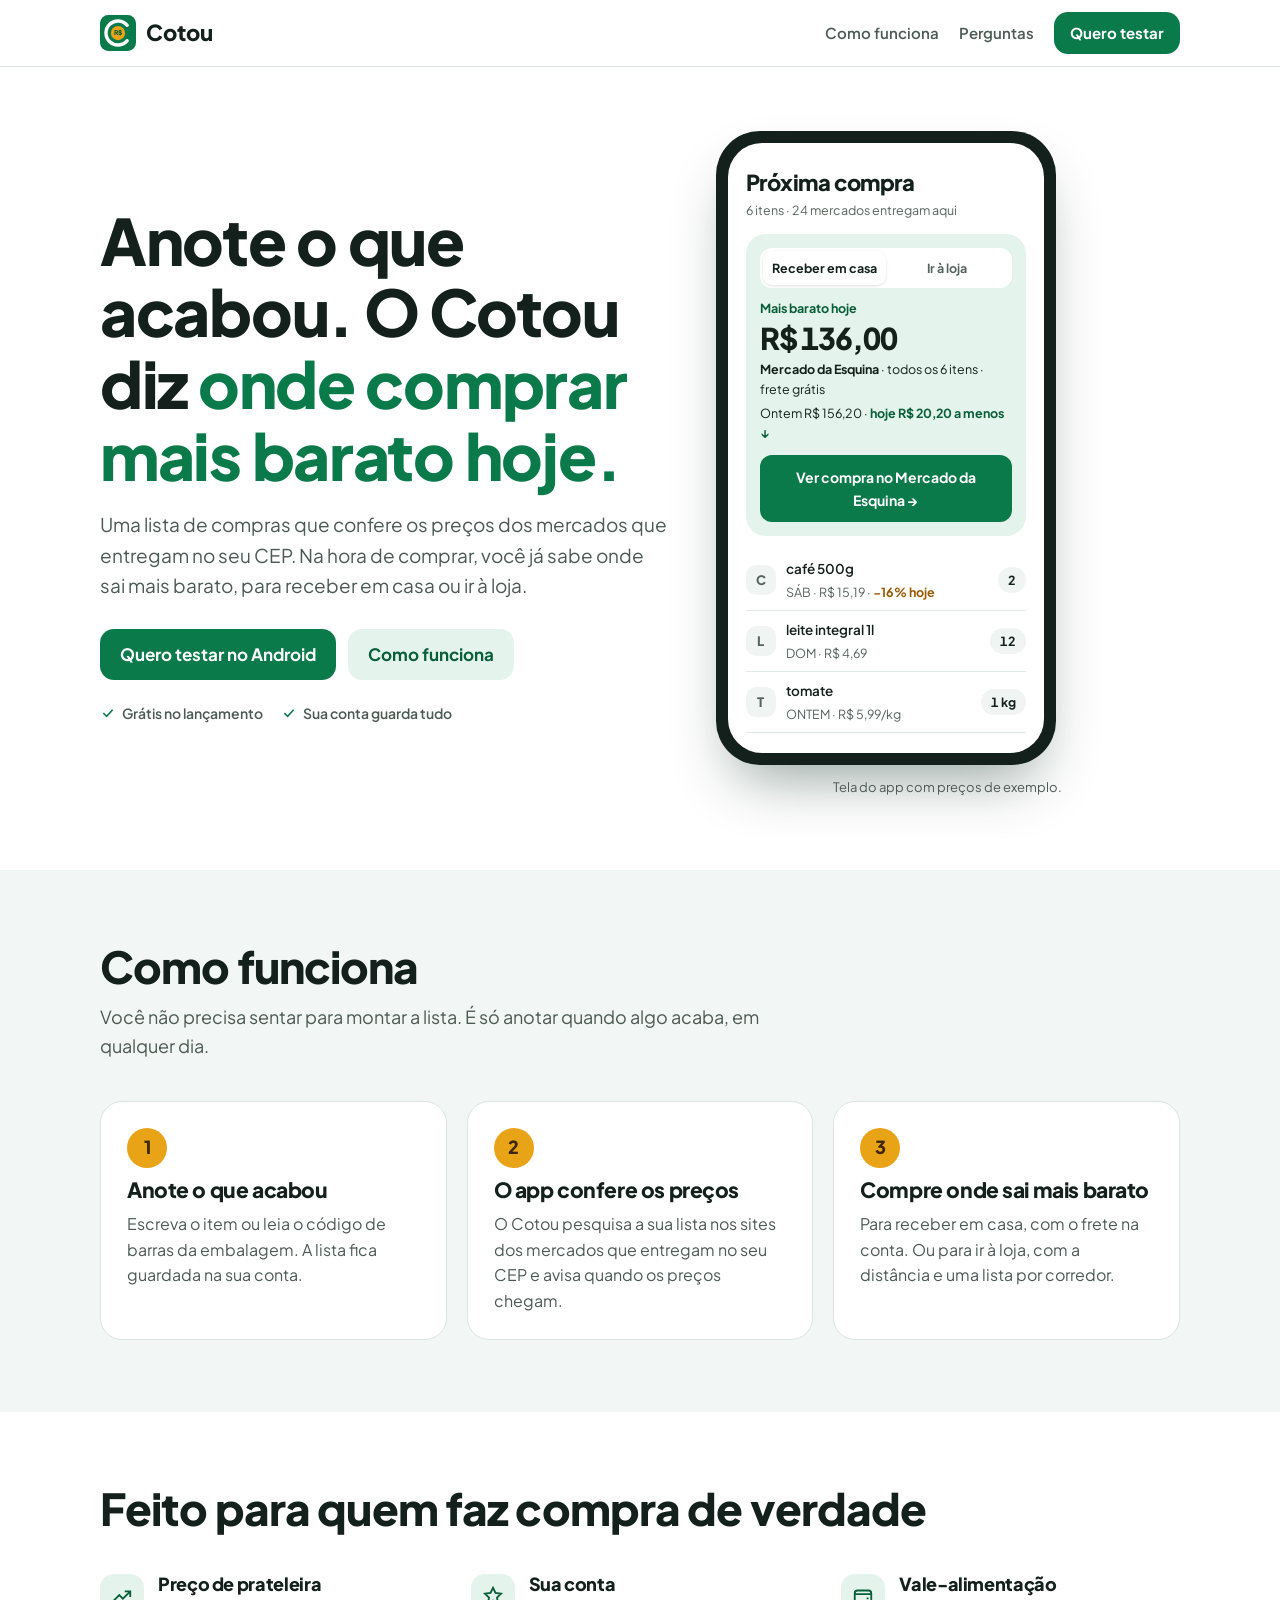
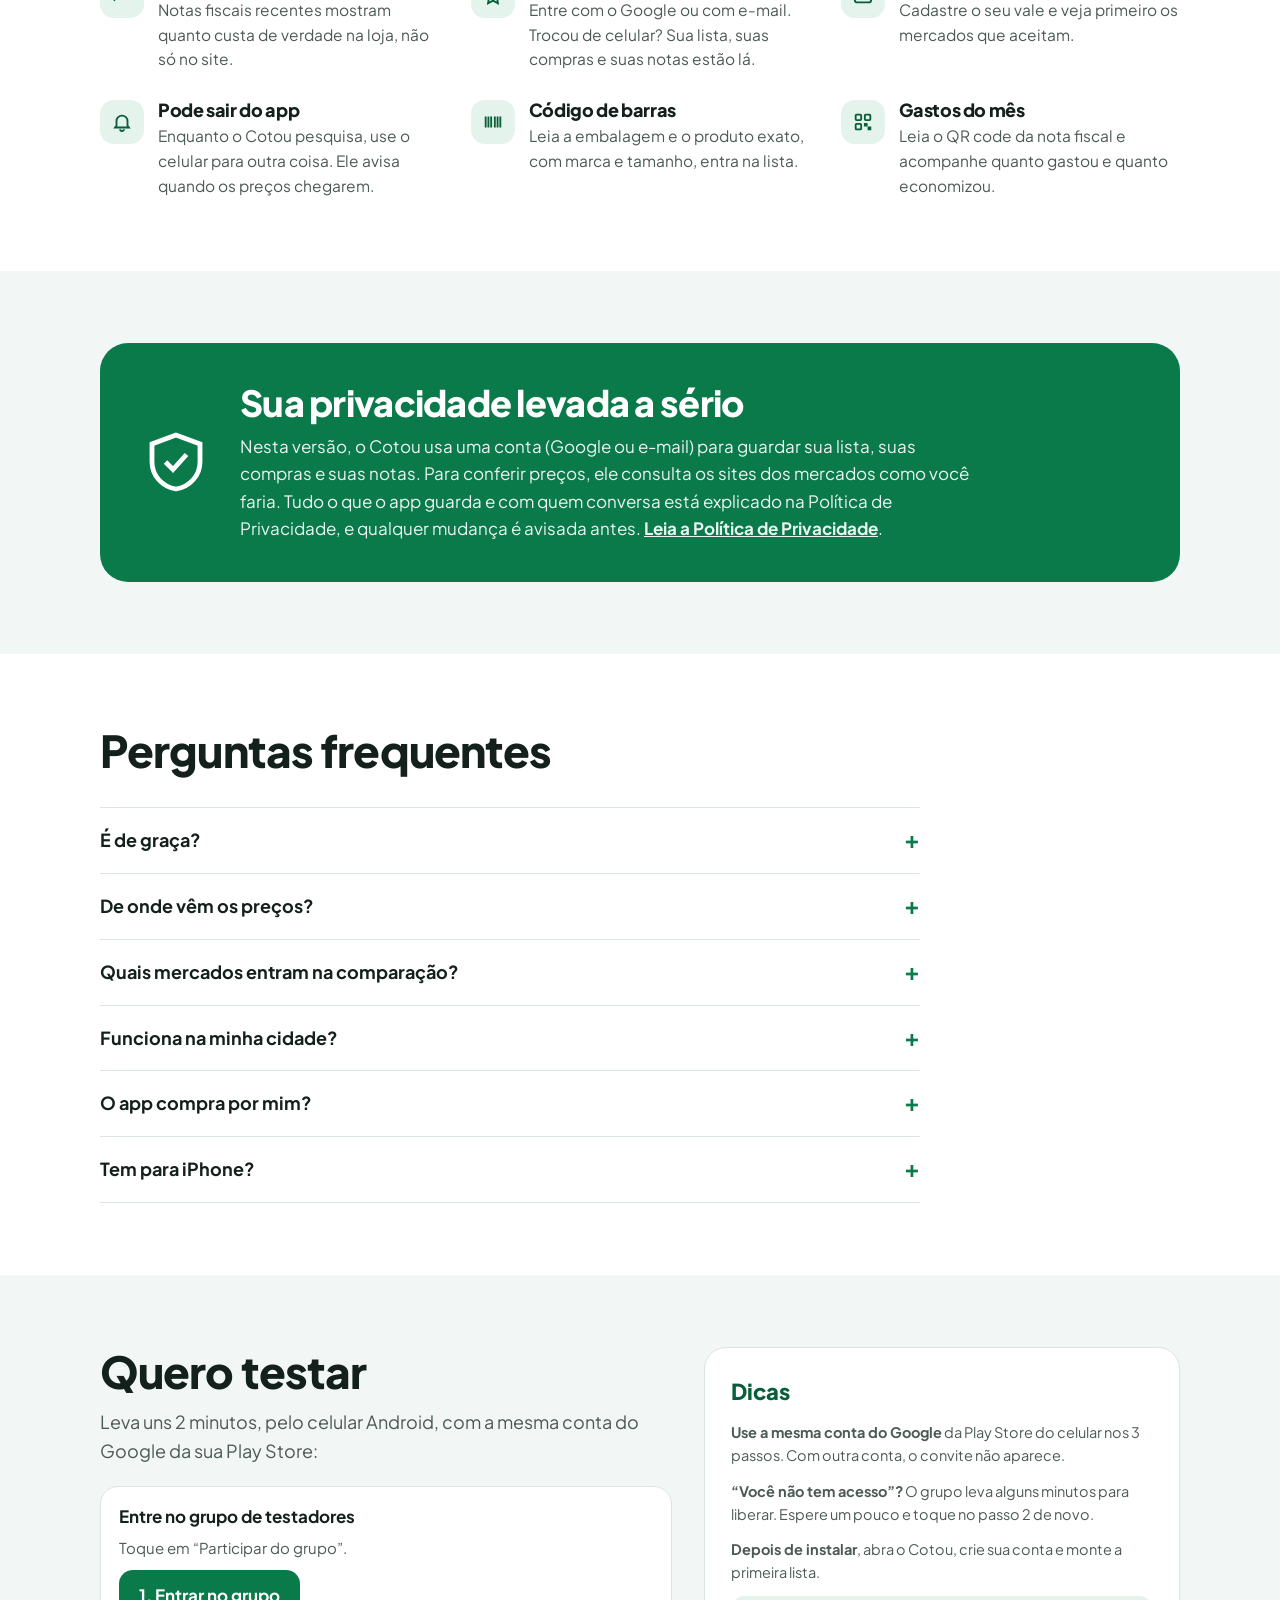
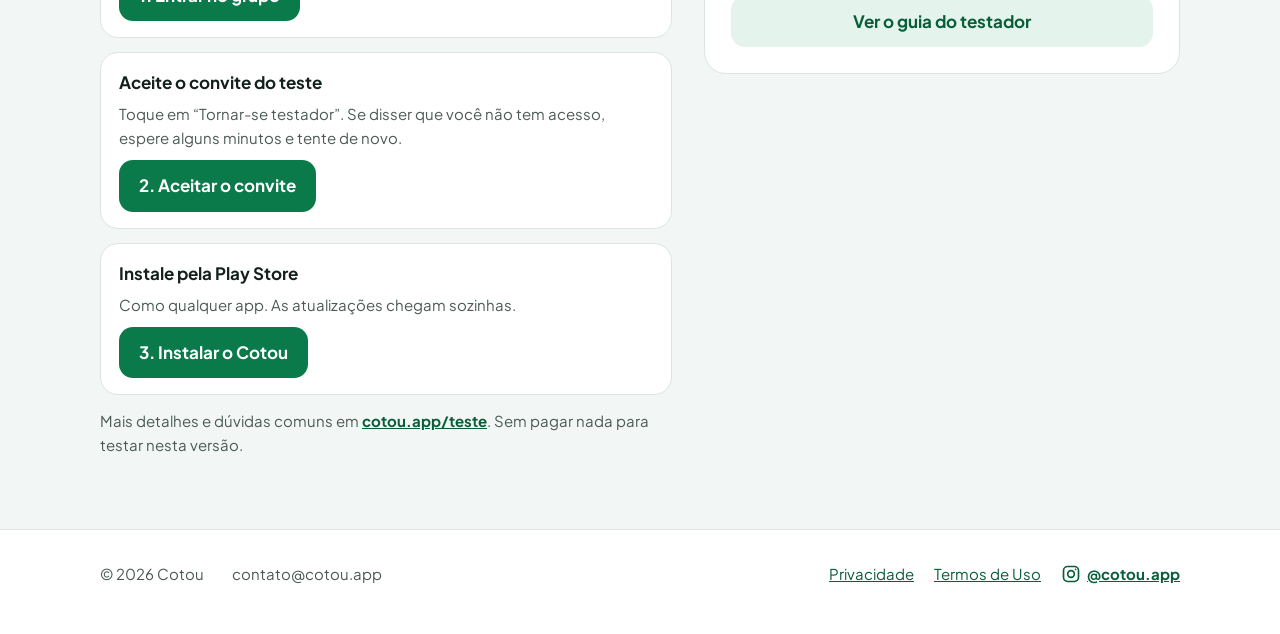
==== commit 367be23c: "Quero testar: os 3 passos com botão (grupo, convite, Play Store) e dicas; sem pedir e-mail nem Insta" ====
--- a/index.html
+++ b/index.html
@@ -141,6 +141,13 @@
 @media (max-width: 860px) { .testar { grid-template-columns: minmax(0, 1fr); } }
 .testar ol { margin: 20px 0 0; padding-left: 22px; display: flex; flex-direction: column; gap: 10px; color: var(--suave); }
 .testar ol b { color: var(--tinta); }
+.testar ol.passos-teste, .passos-teste { list-style: none; margin: 20px 0 0; padding: 0; display: flex; flex-direction: column; gap: 14px; counter-reset: passo; }
+.passos-teste li { background: var(--bg); border: 1px solid var(--linha); border-radius: 18px; padding: 16px 18px; display: flex; flex-direction: column; gap: 6px; }
+.passos-teste li b { color: var(--tinta); font-size: 17px; }
+.passos-teste li span { color: var(--suave); font-size: 15px; }
+.passos-teste li .botao { align-self: flex-start; margin-top: 4px; }
+.det-teste { margin-top: 14px; color: var(--suave); font-size: 15px; }
+.det-teste a { color: var(--verdeForte); font-weight: 700; }
 .caixa-email { background: var(--bg); border: 1px solid var(--linha); border-radius: 22px; padding: 26px; display: flex; flex-direction: column; gap: 12px; }
 .caixa-email .email { font-size: 22px; font-weight: 800; color: var(--verdeForte); word-break: break-all; user-select: all; }
 .caixa-email .det { color: var(--suave); font-size: 14.5px; }
@@ -265,20 +272,20 @@
     <div class="miolo testar">
       <div>
         <h2>Quero testar</h2>
-        <p class="intro">O Cotou está em teste antes de chegar ao Google Play. Para participar:</p>
-        <ol>
-          <li>Mande um e-mail para <b>contato@cotou.app</b> com o seu <b>e-mail do Google</b> (o mesmo da Play Store do seu Android).</li>
-          <li>Você recebe o convite do teste e instala pelo Google Play, como qualquer app.</li>
-          <li>Use no dia a dia e conte o que achou pelo próprio app, em Perfil › Enviar sugestão.</li>
+        <p class="intro">Leva uns 2 minutos, pelo celular Android, com a mesma conta do Google da sua Play Store:</p>
+        <ol class="passos-teste">
+          <li><b>Entre no grupo de testadores</b><span>Toque em “Participar do grupo”.</span><a class="botao" href="https://groups.google.com/g/testadores-do-cotou">1. Entrar no grupo</a></li>
+          <li><b>Aceite o convite do teste</b><span>Toque em “Tornar-se testador”. Se disser que você não tem acesso, espere alguns minutos e tente de novo.</span><a class="botao" href="https://play.google.com/apps/testing/app.cotou">2. Aceitar o convite</a></li>
+          <li><b>Instale pela Play Store</b><span>Como qualquer app. As atualizações chegam sozinhas.</span><a class="botao" href="https://play.google.com/store/apps/details?id=app.cotou">3. Instalar o Cotou</a></li>
         </ol>
+        <p class="det-teste">Mais detalhes e dúvidas comuns em <a href="https://cotou.app/teste/">cotou.app/teste</a>. Sem pagar nada para testar nesta versão.</p>
       </div>
       <div class="caixa-email">
-        <span class="det">Mande seu e-mail do Google para</span>
-        <span class="email" id="emailTeste">contato@cotou.app</span>
-        <button class="botao" type="button" id="copiar">Copiar o endereço</button>
-        <span id="copiado" role="status"></span>
-        <span class="det">Pode demorar alguns dias para o convite chegar.</span>
-        <a class="insta" href="https://www.instagram.com/cotou.app/"><svg viewBox="0 0 24 24" width="20" height="20" fill="none" stroke="currentColor" stroke-width="2" aria-hidden="true"><rect x="3" y="3" width="18" height="18" rx="5"/><circle cx="12" cy="12" r="4"/><circle cx="17.5" cy="6.5" r="1" fill="currentColor" stroke="none"/></svg>Ou fale com a gente no Instagram: @cotou.app</a>
+        <span class="email">Dicas</span>
+        <span class="det"><b>Use a mesma conta do Google</b> da Play Store do celular nos 3 passos. Com outra conta, o convite não aparece.</span>
+        <span class="det"><b>“Você não tem acesso”?</b> O grupo leva alguns minutos para liberar. Espere um pouco e toque no passo 2 de novo.</span>
+        <span class="det"><b>Depois de instalar</b>, abra o Cotou, crie sua conta e monte a primeira lista.</span>
+        <a class="botao leve" href="https://cotou.app/teste/">Ver o guia do testador</a>
       </div>
     </div>
   </section>
@@ -296,24 +303,6 @@
   </div>
 </footer>
 
-<script>
-document.getElementById("copiar").addEventListener("click", () => {
-  const aviso = document.getElementById("copiado");
-  const email = document.getElementById("emailTeste");
-  const selecionar = () => {
-    const r = document.createRange();
-    r.selectNodeContents(email);
-    const s = window.getSelection();
-    s.removeAllRanges();
-    s.addRange(r);
-    aviso.textContent = "Endereço selecionado. Copie com o menu do celular.";
-  };
-  try {
-    navigator.clipboard.writeText("contato@cotou.app").then(() => { aviso.textContent = "Endereço copiado."; }, selecionar);
-  } catch (e) {
-    selecionar();
-  }
-});
-</script>
+<!-- Cloudflare Web Analytics: conta visitas sem cookies e sem identificar ninguém --><script defer src="https://static.cloudflareinsights.com/beacon.min.js" data-cf-beacon='{"token": "d9c60cd35526443e93c724b9c30d157c"}'></script>
 </body>
 </html>
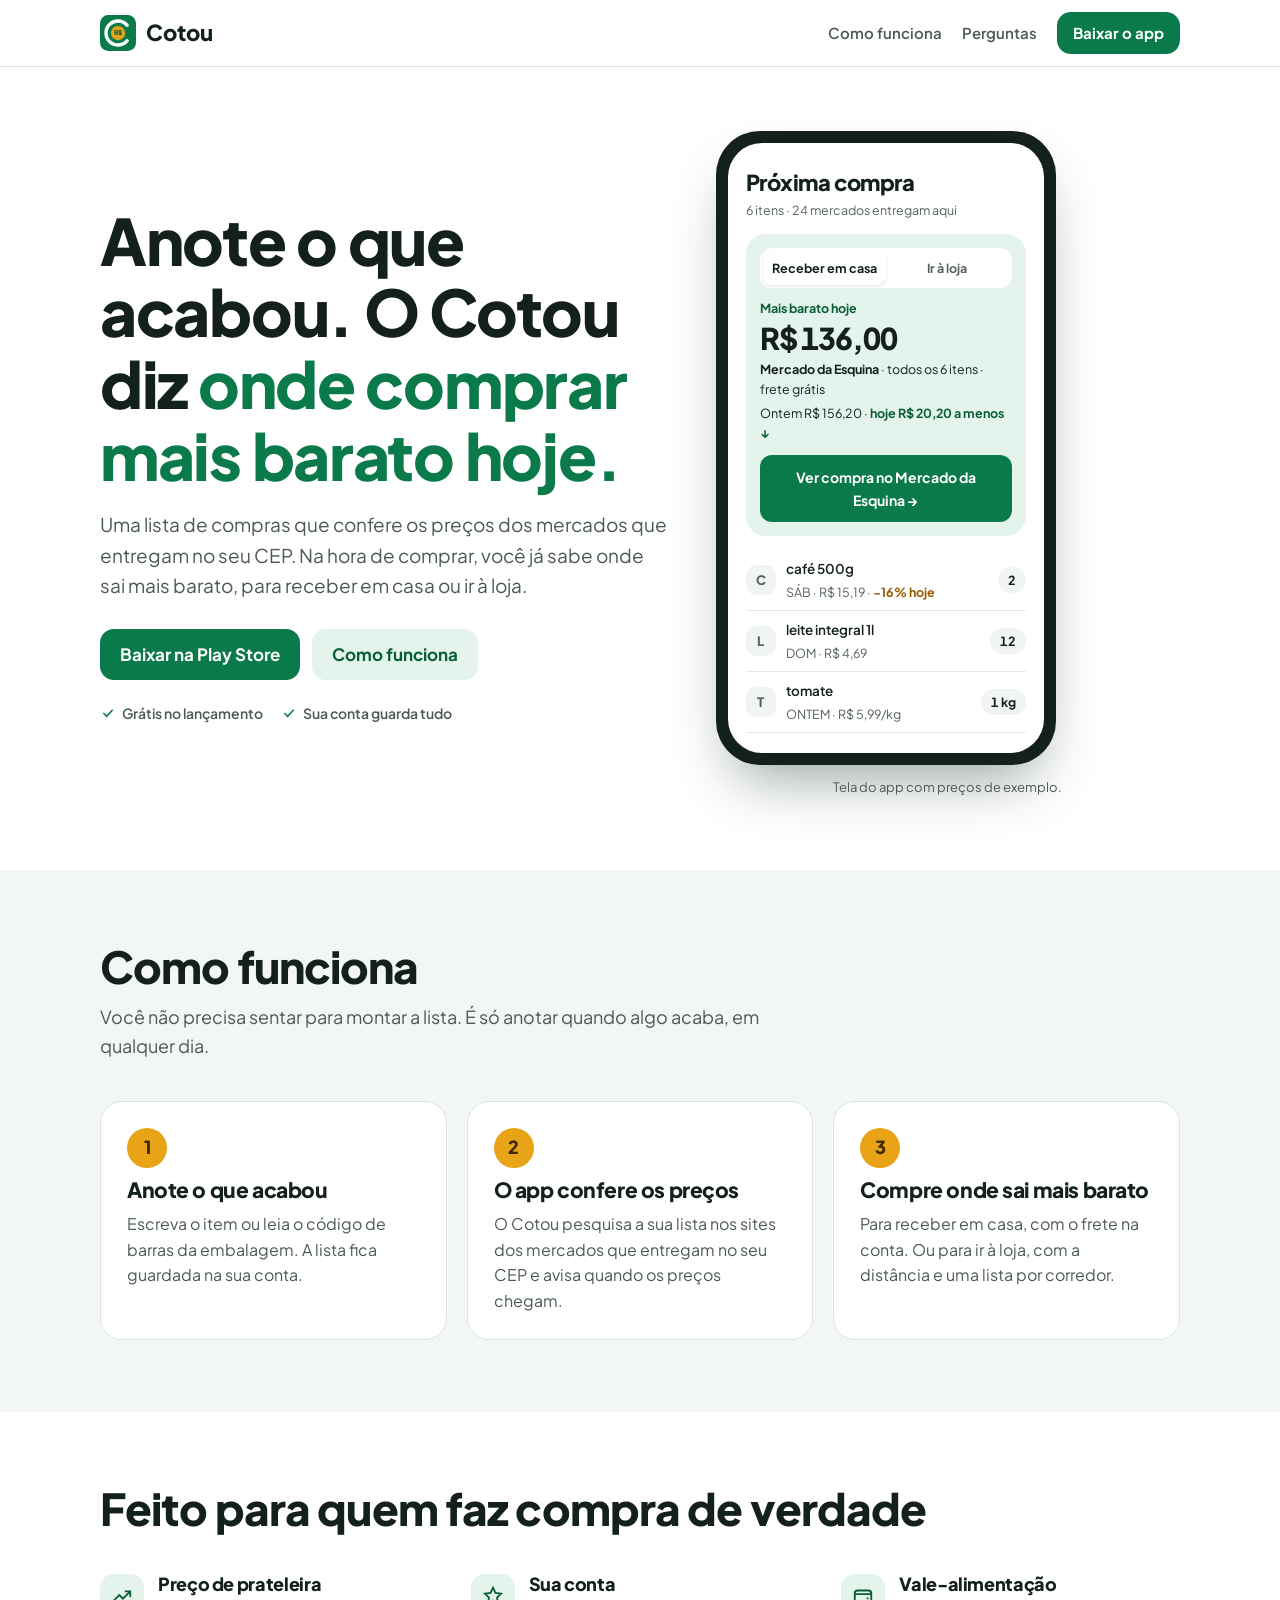
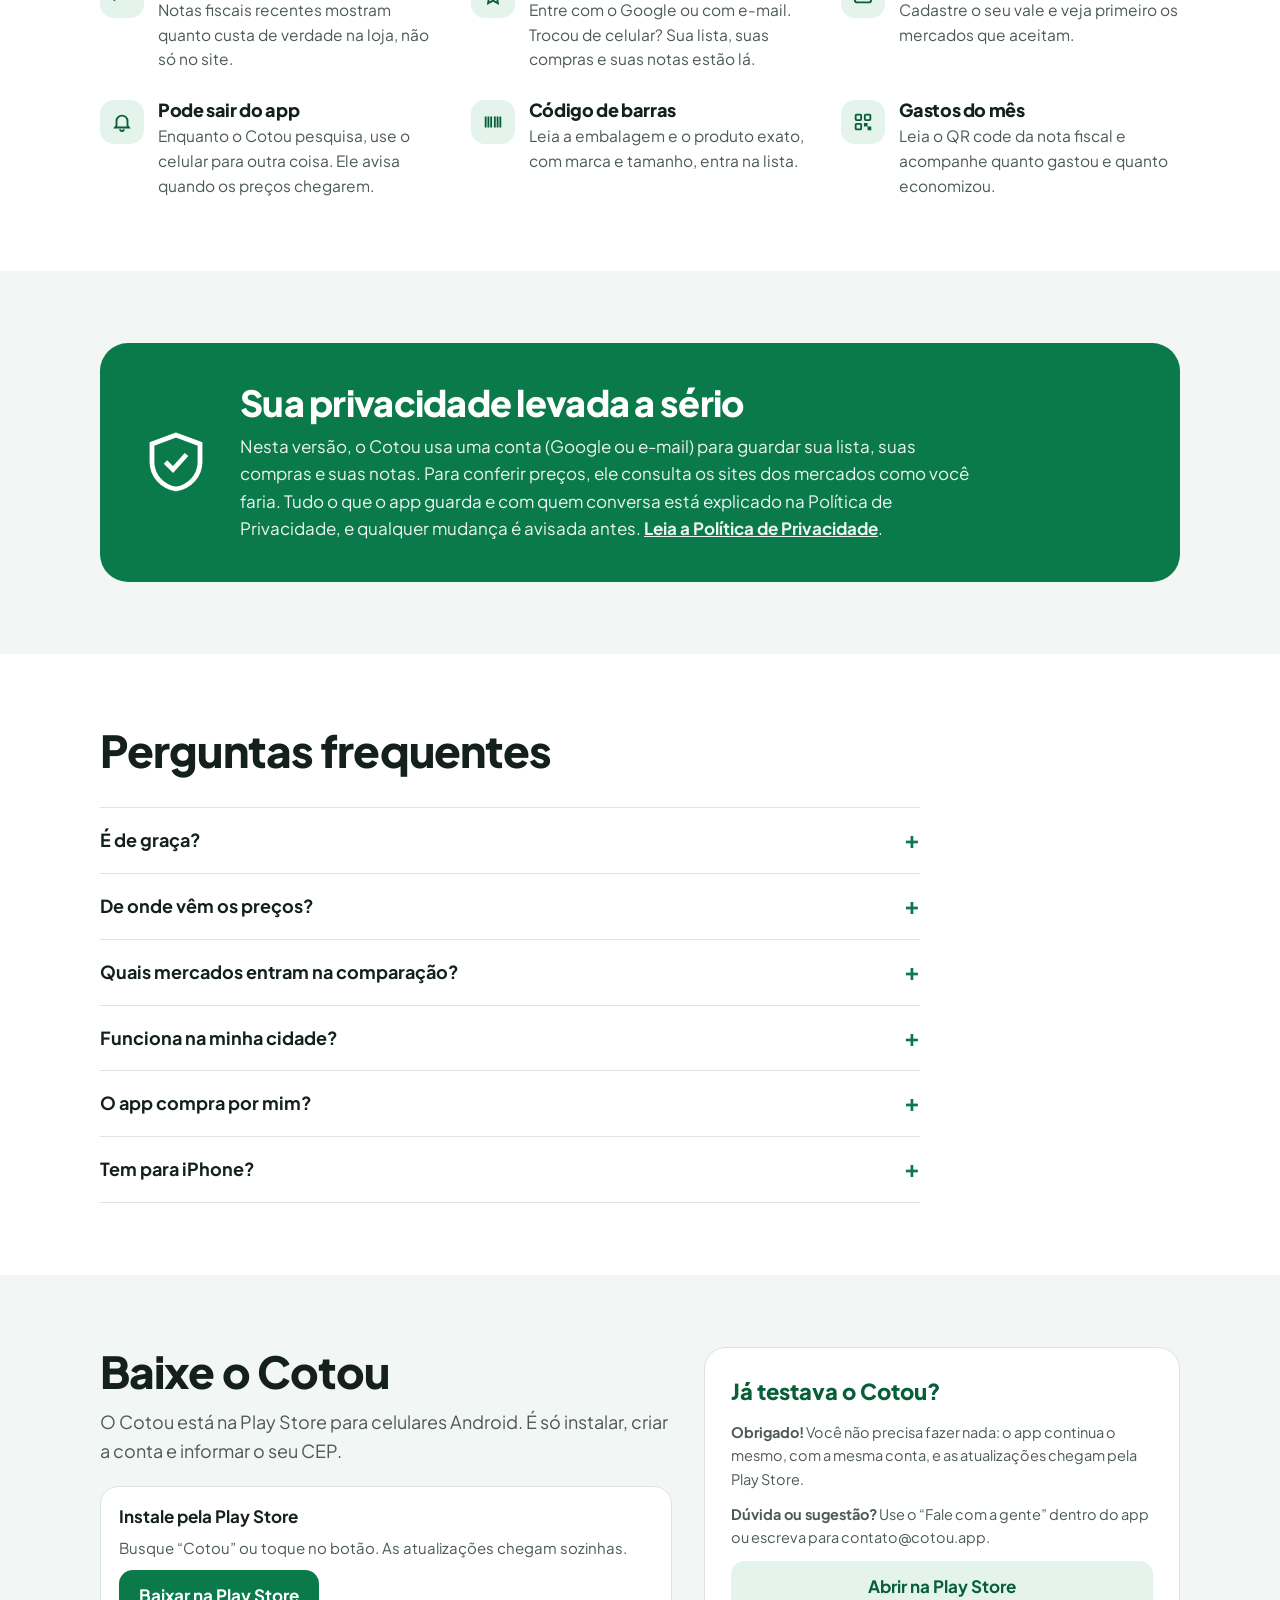
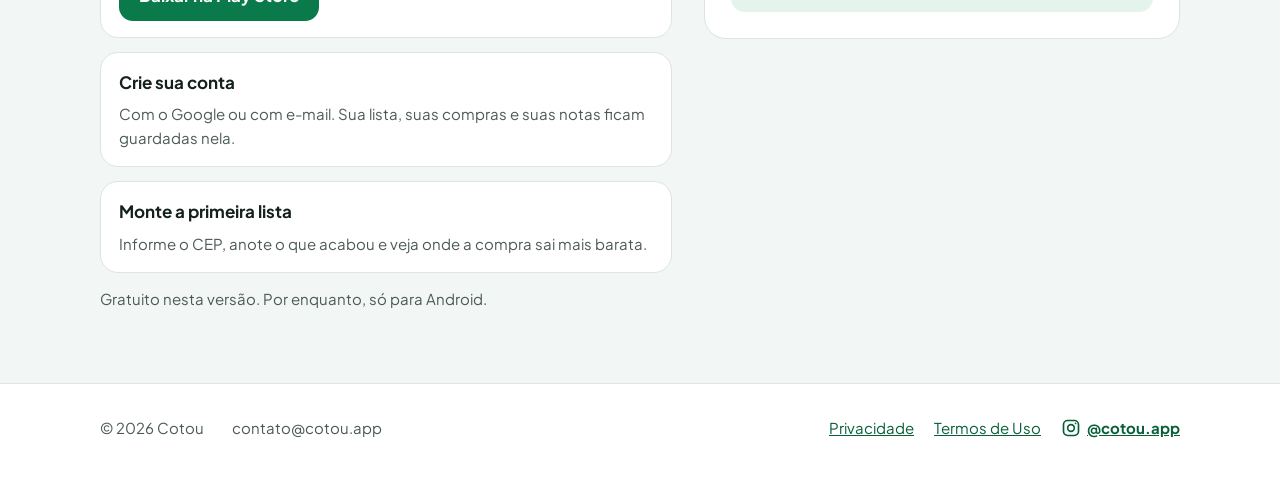
==== commit 276545c4: "Site: Cotou na Play Store; "Quero testar" vira "Baixe o Cotou" e a página do teste agradece e leva à" ====
--- a/index.html
+++ b/index.html
@@ -172,7 +172,7 @@
     <nav aria-label="Seções">
       <a href="#como-funciona">Como funciona</a>
       <a href="#perguntas">Perguntas</a>
-      <a class="botao" href="#testar">Quero testar</a>
+      <a class="botao" href="#baixar">Baixar o app</a>
     </nav>
   </div>
 </header>
@@ -184,7 +184,7 @@
         <h1>Anote o que acabou. O Cotou diz <em>onde comprar mais barato hoje.</em></h1>
         <p class="sub">Uma lista de compras que confere os preços dos mercados que entregam no seu CEP. Na hora de comprar, você já sabe onde sai mais barato, para receber em casa ou ir à loja.</p>
         <div class="acoes">
-          <a class="botao" href="#testar">Quero testar no Android</a>
+          <a class="botao" href="https://play.google.com/store/apps/details?id=app.cotou">Baixar na Play Store</a>
           <a class="botao leve" href="#como-funciona">Como funciona</a>
         </div>
         <div class="selos">
@@ -268,24 +268,24 @@
     </div>
   </section>
 
-  <section class="faixa cor" id="testar">
+  <section class="faixa cor" id="baixar">
+    <span id="testar"></span>
     <div class="miolo testar">
       <div>
-        <h2>Quero testar</h2>
-        <p class="intro">Leva uns 2 minutos, pelo celular Android, com a mesma conta do Google da sua Play Store:</p>
+        <h2>Baixe o Cotou</h2>
+        <p class="intro">O Cotou está na Play Store para celulares Android. É só instalar, criar a conta e informar o seu CEP.</p>
         <ol class="passos-teste">
-          <li><b>Entre no grupo de testadores</b><span>Toque em “Participar do grupo”.</span><a class="botao" href="https://groups.google.com/g/testadores-do-cotou">1. Entrar no grupo</a></li>
-          <li><b>Aceite o convite do teste</b><span>Toque em “Tornar-se testador”. Se disser que você não tem acesso, espere alguns minutos e tente de novo.</span><a class="botao" href="https://play.google.com/apps/testing/app.cotou">2. Aceitar o convite</a></li>
-          <li><b>Instale pela Play Store</b><span>Como qualquer app. As atualizações chegam sozinhas.</span><a class="botao" href="https://play.google.com/store/apps/details?id=app.cotou">3. Instalar o Cotou</a></li>
+          <li><b>Instale pela Play Store</b><span>Busque “Cotou” ou toque no botão. As atualizações chegam sozinhas.</span><a class="botao" href="https://play.google.com/store/apps/details?id=app.cotou">Baixar na Play Store</a></li>
+          <li><b>Crie sua conta</b><span>Com o Google ou com e-mail. Sua lista, suas compras e suas notas ficam guardadas nela.</span></li>
+          <li><b>Monte a primeira lista</b><span>Informe o CEP, anote o que acabou e veja onde a compra sai mais barata.</span></li>
         </ol>
-        <p class="det-teste">Mais detalhes e dúvidas comuns em <a href="https://cotou.app/teste/">cotou.app/teste</a>. Sem pagar nada para testar nesta versão.</p>
+        <p class="det-teste">Gratuito nesta versão. Por enquanto, só para Android.</p>
       </div>
       <div class="caixa-email">
-        <span class="email">Dicas</span>
-        <span class="det"><b>Use a mesma conta do Google</b> da Play Store do celular nos 3 passos. Com outra conta, o convite não aparece.</span>
-        <span class="det"><b>“Você não tem acesso”?</b> O grupo leva alguns minutos para liberar. Espere um pouco e toque no passo 2 de novo.</span>
-        <span class="det"><b>Depois de instalar</b>, abra o Cotou, crie sua conta e monte a primeira lista.</span>
-        <a class="botao leve" href="https://cotou.app/teste/">Ver o guia do testador</a>
+        <span class="email">Já testava o Cotou?</span>
+        <span class="det"><b>Obrigado!</b> Você não precisa fazer nada: o app continua o mesmo, com a mesma conta, e as atualizações chegam pela Play Store.</span>
+        <span class="det"><b>Dúvida ou sugestão?</b> Use o “Fale com a gente” dentro do app ou escreva para contato@cotou.app.</span>
+        <a class="botao leve" href="https://play.google.com/store/apps/details?id=app.cotou">Abrir na Play Store</a>
       </div>
     </div>
   </section>
